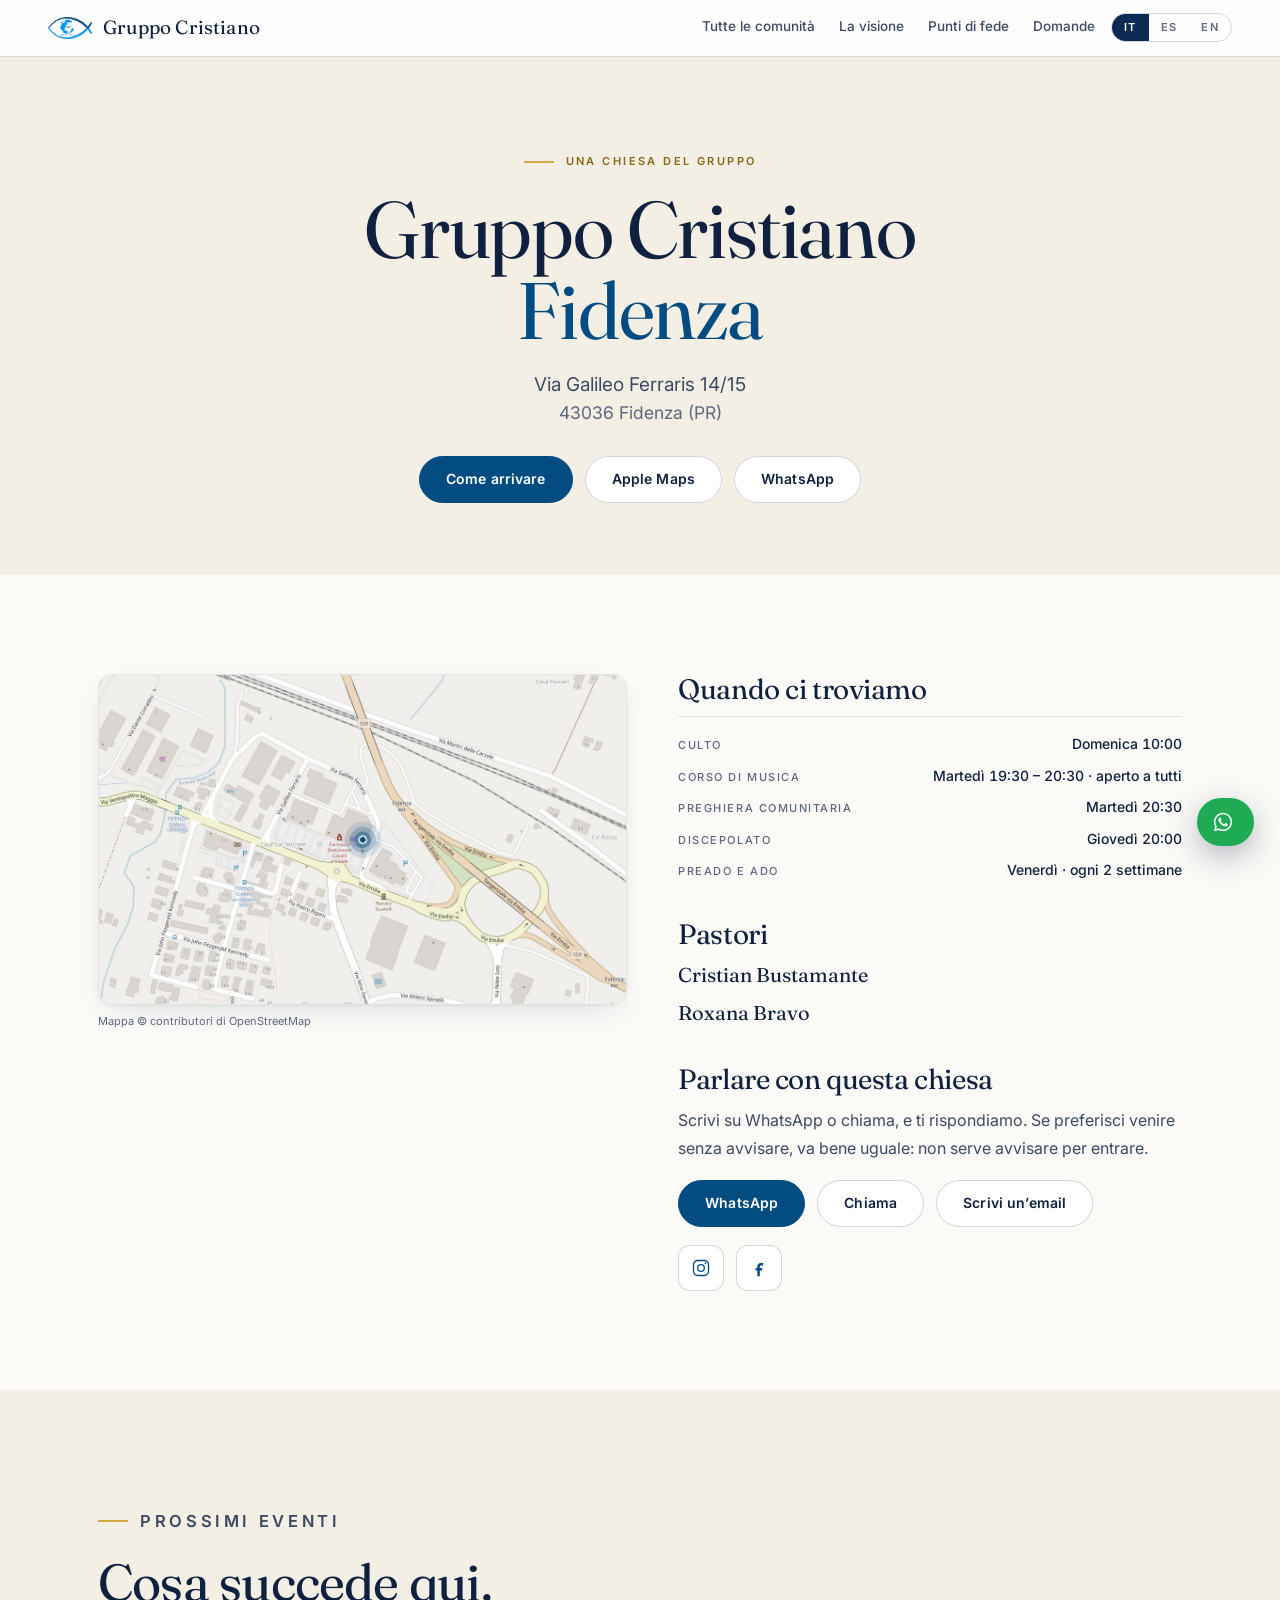
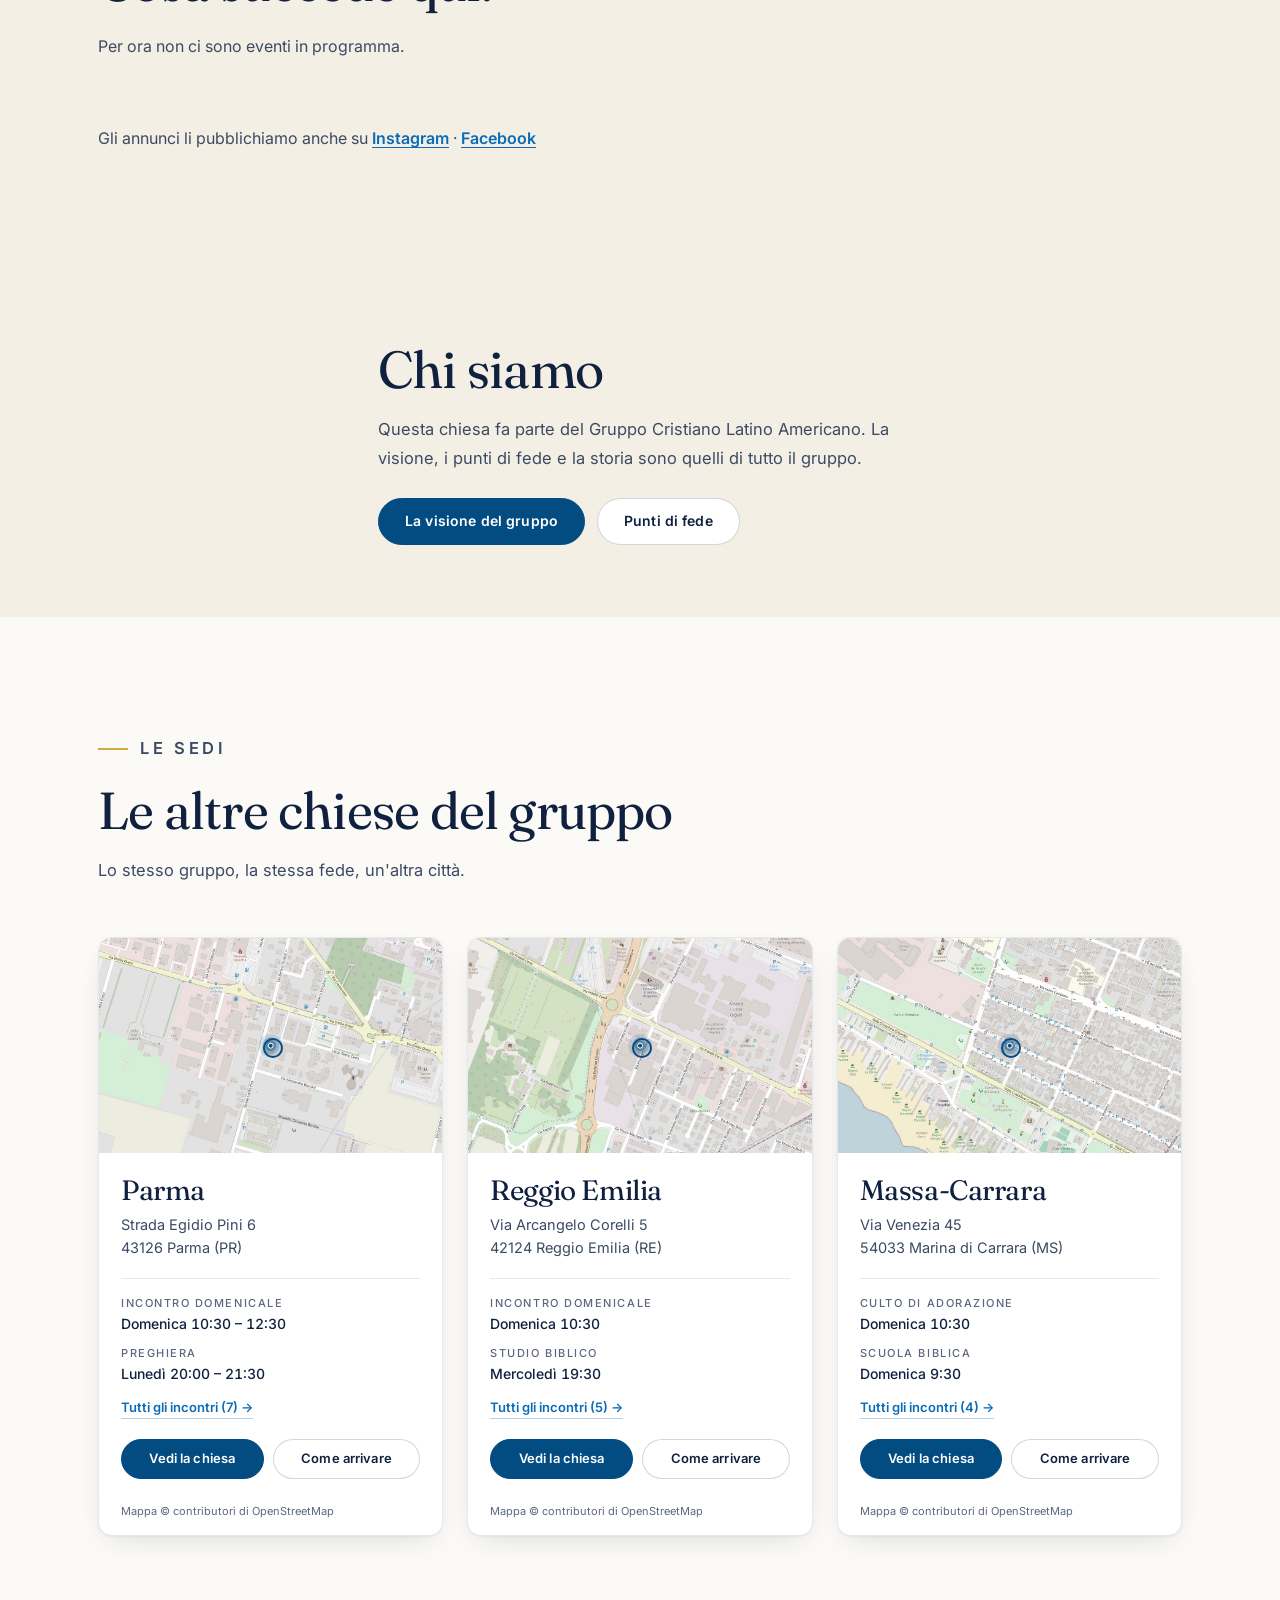
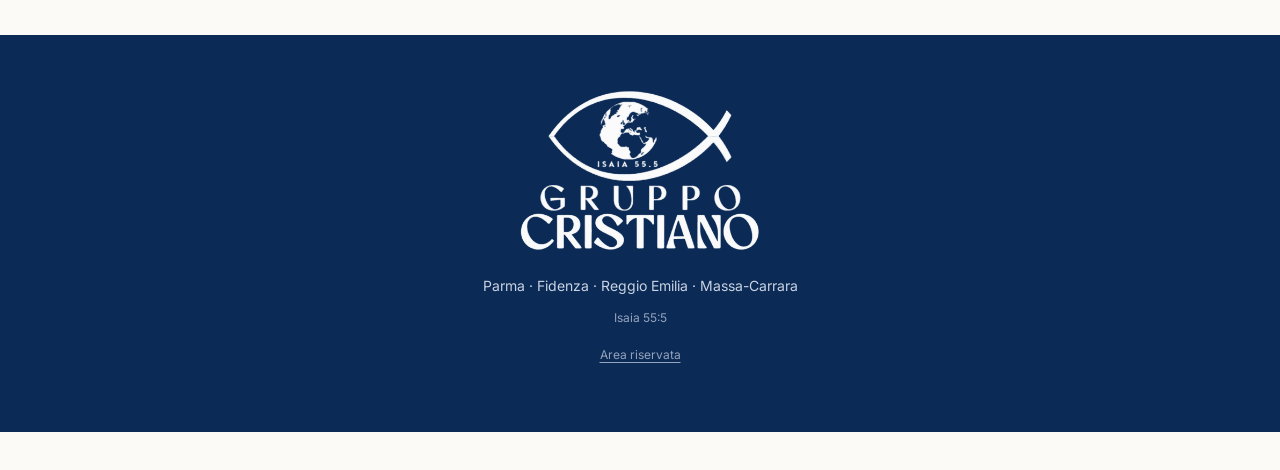
==== fidenza/index.html @ 87d5e213 "Donaciones: la causale se copia tal cual y no se traduce En la web: «Nella causale scrivi: …» con bo" ====
<!doctype html>
<html lang="it">
<head>
<meta charset="utf-8">
<!-- En su dominio (gruppocristiano.it) la web es la de verdad: fuera la franja
     de «prototipo». En la direccion provisional se sigue viendo. Va aqui
     arriba, antes de pintar nada, para que no se vea ni un instante. -->
<script>if (/(^|\.)gruppocristiano\.it$/.test(location.hostname)) document.documentElement.className += ' dominio';</script>
<meta name="viewport" content="width=device-width, initial-scale=1, viewport-fit=cover">
<meta name="color-scheme" content="dark">
<!-- ============================================================================
     NO SE EDITA ESTE ARCHIVO POR SEDE.

     Esta es la plantilla. Las paginas de verdad —parma/index.html y las
     demas— las escribe:

         node herramientas/paginas-sede.js

     leyendo sedi.js. Si se corrige una pagina a mano, el siguiente generador
     se lo lleva por delante. Se corrige aqui y se vuelve a generar.
     ============================================================================ -->
<title>Gruppo Cristiano Fidenza — Chiesa evangelica a Fidenza</title>
<meta name="description" content="Gruppo Cristiano Fidenza, chiesa evangelica in Via Galileo Ferraris 14/15, 43036 Fidenza (PR). Culto: Domenica 10:00. Orari degli incontri e come arrivare.">

<!-- La vista previa cuando alguien pega el enlace en WhatsApp, que es por
     donde va a circular esto. Sin esto sale un recuadro gris con la direccion
     y nadie lo abre. La imagen es el mapa de la propia iglesia. -->
<meta property="og:type" content="website">
<meta property="og:title" content="Gruppo Cristiano Fidenza">
<meta property="og:description" content="Gruppo Cristiano Fidenza, chiesa evangelica in Via Galileo Ferraris 14/15, 43036 Fidenza (PR). Culto: Domenica 10:00. Orari degli incontri e come arrivare.">
<meta property="og:url" content="https://www.gruppocristiano.it/fidenza/">
<meta property="og:image" content="https://www.gruppocristiano.it/media/mappa-fidenza.jpg">
<meta property="og:locale" content="it_IT">
<meta name="twitter:card" content="summary_large_image">

<link rel="canonical" href="https://www.gruppocristiano.it/fidenza/">
<link rel="icon" href="../media/simbolo-256.png" type="image/png">
<link rel="apple-touch-icon" href="../media/simbolo-256.png">
<link rel="preconnect" href="https://fonts.googleapis.com">
<link rel="preconnect" href="https://fonts.gstatic.com" crossorigin>
<link href="https://fonts.googleapis.com/css2?family=Fraunces:ital,opsz,wght@0,9..144,300..700;1,9..144,300..600&family=Inter:wght@300;400;500;600&display=swap" rel="stylesheet">
<link rel="stylesheet" href="../estilo.css?v=11">

<!-- Ficha de esta iglesia para buscadores y mapas. Solo lo verificado. -->
<script type="application/ld+json">
{
  "@context": "https://schema.org",
  "@type": "Church",
  "name": "Gruppo Cristiano Fidenza",
  "parentOrganization": {
    "@type": "Church",
    "name": "Gruppo Cristiano Latino Americano",
    "url": "https://www.gruppocristiano.it/"
  },
  "url": "https://www.gruppocristiano.it/fidenza/",
  "address": {
    "@type": "PostalAddress",
    "streetAddress": "Via Galileo Ferraris 14/15",
    "postalCode": "43036",
    "addressLocality": "Fidenza",
    "addressRegion": "PR",
    "addressCountry": "IT"
  },
  "geo": {
    "@type": "GeoCoordinates",
    "latitude": 44.859535,
    "longitude": 10.087606
  },
  "telephone": "+393293083663",
  "email": "crisbus10@gmail.com",
  "sameAs": [
    "https://www.instagram.com/gruppo_cristiano_fidenza",
    "https://www.facebook.com/share/1DYJvmT9N7/"
  ]
}
</script>

<!-- El titulo de ESTA pagina en los dos idiomas.

     Sin esto, al pulsar ES la pagina de Parma se quedaba con el titulo del
     grupo entero —"Gruppo Cristiano Latino Americano — Iglesias en Italia"—
     porque el cambio de idioma reescribe el titulo desde el diccionario
     general. Quien guarda el enlace en el movil se encuentra cuatro accesos
     directos con el mismo nombre. -->
<script>
window.__META = {
  "it": {
    "t": "Gruppo Cristiano Fidenza — Chiesa evangelica a Fidenza",
    "d": "Gruppo Cristiano Fidenza, chiesa evangelica in Via Galileo Ferraris 14/15, 43036 Fidenza (PR). Culto: Domenica 10:00. Orari degli incontri e come arrivare."
  },
  "es": {
    "t": "Gruppo Cristiano Fidenza — Iglesia evangélica en Fidenza",
    "d": "Gruppo Cristiano Fidenza, iglesia evangélica en Via Galileo Ferraris 14/15, 43036 Fidenza (PR). Culto: Domenica 10:00. Horarios de las reuniones y cómo llegar."
  },
  "en": {
    "t": "Gruppo Cristiano Fidenza — Evangelical church in Fidenza",
    "d": "Gruppo Cristiano Fidenza, evangelical church at Via Galileo Ferraris 14/15, 43036 Fidenza (PR). Meeting times and how to get there."
  }
};
</script>
</head>
<body data-raiz="../" data-sede="fidenza">
<!-- En la pagina COMODIN (_sede.html) data-sede viene vacio: esa pagina sirve
     a todas las iglesias creadas desde el panel que todavia no tienen la suya
     generada. Aqui se saca la iglesia de la direccion —/massa-carrara/ ->
     massa-carrara— ANTES de que se carguen los demas scripts, porque app.js
     lo lee nada mas arrancar para no ponerla en "le altre chiese". -->
<script>
(function () {
  var b = document.body;
  if (b.getAttribute('data-sede')) return;
  var trozo = location.pathname.split('/').filter(Boolean)[0] || '';
  try { trozo = decodeURIComponent(trozo); } catch (e) {}
  b.setAttribute('data-sede', trozo.toLowerCase());
  b.setAttribute('data-generica', '1');
})();
</script>

<div id="page-progress"></div>
<div class="nav-backdrop"></div>

<nav>
  <a class="brand" href="../">
    <!-- El pez con los colores OFICIALES del logo. El de media/simbolo-256.png es
         la version aclarada para fondo oscuro: sobre esta barra blanca salia
         desvaido. -->
    <img src="../media/simbolo-ufficiale-256.png" width="256" height="126" alt="">
    <span class="brand-text">Gruppo Cristiano</span>
  </a>
  <div class="navright">
    <div class="navlinks">
      <a href="../#sedi" data-i18n="sp_torna">Tutte le comunità</a>
      <a href="../#visione" data-i18n="nav_visione">La visione</a>
      <a href="../#fede" data-i18n="nav_fede">Punti di fede</a>
      <a href="../#domande" data-i18n="nav_domande">Domande</a>
    </div>
    <div class="langsw">
      <button type="button" data-lang="it" class="active">IT</button>
      <button type="button" data-lang="es">ES</button>
      <button type="button" data-lang="en">EN</button>
    </div>
    <button class="nav-toggle" type="button" aria-label="Menu" aria-expanded="false">
      <svg viewBox="0 0 24 24" fill="none" stroke="currentColor" stroke-width="1.6">
        <path d="M3 6h18M3 12h18M3 18h18"/></svg>
    </button>
  </div>
</nav>

<!-- ============================================================================
     PORTADA DE LA IGLESIA.

     El nombre de la ciudad y la direccion los escribe el generador, no
     JavaScript: son lo que tiene que leerse aunque el JavaScript falle, y lo
     que lee Google. Lo demas lo pinta sede.js desde los datos vivos.
     ============================================================================ -->
<!-- Solo "hero-sede", sin "hero": "hero" es ahora la portada del grupo, que
     mide 230 pantallas y lleva el efecto al bajar. Con las dos clases, cada
     iglesia habria heredado ese efecto sin foto. -->
<header class="hero-sede" id="sp-hero">
  <!-- La foto de portada y el logo que sube cada iglesia desde el panel. Sin
       foto, la franja crema; sin logo, solo el nombre. Los pone sede.js. -->
  <img class="sp-copertina" id="sp-copertina" alt="" hidden>
  <div class="wrap">
    <img class="sp-logo" id="sp-logo" alt="" hidden>
    <p class="eyebrow" data-i18n="sp_eyebrow">Una chiesa del gruppo</p>
    <h1>Gruppo Cristiano<br><em>Fidenza</em></h1>
    <p class="sp-via" id="sp-via">Via Galileo Ferraris 14/15<span>43036 Fidenza (PR)</span></p>
    <div class="acciones" id="sp-acc"></div>
  </div>
</header>

<section id="sp-dettagli">
  <div class="wrap">
    <div class="sp-griglia">
      <div class="sp-mappa" id="sp-mappa"></div>

      <div class="sp-info">
        <div class="nota" id="sp-vacio" hidden>
          <b data-i18n="sp_senza_h">Questa pagina aspetta i vostri dati</b>
          <p data-i18n="sp_senza_p">Di questa chiesa mancano l'indirizzo, gli orari e le
            lingue. Appena arrivano, la pagina si riempie da sola.</p>
        </div>

        <h2 data-i18n="sp_quando">Quando ci troviamo</h2>
        <dl class="sede-orari" id="sp-orari"></dl>
        <p class="sede-nota" id="sp-nota" hidden></p>

        <div id="sp-lingue-bloque" hidden>
          <h2 data-i18n="sp_lingue">Lingue</h2>
          <div class="sede-lingue" id="sp-lingue"></div>
        </div>

        <p class="sp-testo" id="sp-testo" hidden></p>

        <!-- Los pastores. Su mapa conceptual lo pide para cada comunidad
             ("Responsabili e contatti"), y es lo que mas tranquiliza a quien
             viene por primera vez: saber a quien va a ver. -->
        <div id="sp-pastori-bloque" hidden>
          <h2 data-i18n="sp_pastori">Pastori</h2>
          <img class="sp-pastori-foto" id="sp-pastori-foto" alt="" loading="lazy" hidden>
          <ul class="sp-pastori" id="sp-pastori"></ul>
        </div>

        <div id="sp-contatti-bloque" hidden>
          <h2 data-i18n="sp_contatti">Parlare con questa chiesa</h2>
          <p class="sp-p" data-i18n="sp_contatti_p">Scrivi su WhatsApp o chiama, e ti
            rispondiamo. Se preferisci venire senza avvisare, va bene uguale: non serve
            avvisare per entrare.</p>
          <div class="acciones sp-contatti" id="sp-contatti"></div>
          <div class="sp-social" id="sp-social"></div>
        </div>
      </div>
    </div>
  </div>
</section>

<!-- Los proximos eventos de ESTA iglesia (los pone su responsable desde el
     panel) y, debajo, sus redes: alli es donde publican los anuncios. Sale si
     hay eventos o redes; si no, escondida. -->
<section id="eventi" class="eventi-sec" hidden>
  <div class="wrap">
    <div class="sec-head reveal">
      <p class="eyebrow" data-i18n="ev_eyebrow">Prossimi eventi</p>
      <h2 data-i18n="sp_ev_h2">Cosa succede qui.</h2>
    </div>
    <p class="eventi-vuoto" id="eventi-vuoto" data-i18n="ev_vuoto" hidden>Per ora non ci sono eventi in programma.</p>
    <div class="eventi" id="eventi-lista"></div>
    <div class="eventi-social" id="eventi-social"></div>
  </div>
</section>

<!-- Quienes somos: no se repite la vision entera en cada iglesia. Se dice de
     quien forma parte y se manda al sitio donde esta contada una sola vez. -->
<section id="sp-chi">
  <div class="wrap sec-head reveal">
    <h2 data-i18n="sp_chi_h">Chi siamo</h2>
    <p data-i18n="sp_chi_p">Questa chiesa fa parte del Gruppo Cristiano Latino Americano.
      La visione, i punti di fede e la storia sono quelli di tutto il gruppo.</p>
    <div class="acciones">
      <a class="btn piena" href="../#visione" data-i18n="sp_chi_btn">La visione del gruppo</a>
      <a class="btn" href="../#fede" data-i18n="nav_fede">Punti di fede</a>
    </div>
  </div>
</section>

<!-- La galeria de ESTA iglesia: la sube su responsable desde su panel. Va
     despues de toda la informacion y antes de las otras iglesias del grupo.
     Escondida mientras no haya fotos. -->
<section id="galleria" class="galleria-sec" hidden>
  <div class="wrap">
    <div class="sec-head reveal">
      <p class="eyebrow" data-i18n="gal_eyebrow">Galleria</p>
      <h2 data-i18n="sp_gal_h2">La vita della comunità.</h2>
    </div>
    <div class="galleria" id="galleria-lista"></div>
  </div>
</section>

<!-- Donar a ESTA iglesia: PayPal y/o transferencia, lo pone su responsable.
     Escondida si no hay datos. -->
<section id="sp-dona" class="dona-sec" hidden>
  <div class="wrap">
    <div class="sec-head reveal">
      <p class="eyebrow" data-i18n="dn_eyebrow">Donazioni</p>
      <h2 data-i18n="sp_dn_h2">Sostieni questa chiesa.</h2>
    </div>
    <div class="dona" id="sp-dona-lista"></div>
  </div>
</section>

<section id="sedi">
  <div class="wrap">
    <div class="sec-head reveal">
      <p class="eyebrow" data-i18n="sd_eyebrow">Le sedi</p>
      <h2 data-i18n="sp_altre_h">Le altre chiese del gruppo</h2>
      <p data-i18n="sp_altre_p">Lo stesso gruppo, la stessa fede, un'altra città.</p>
    </div>
    <div class="sedi" id="sedi-lista"></div>
  </div>
</section>

<footer>
  <div class="wrap">
    <div class="marchio">
      <img src="../media/logo-bianco.png" width="894" height="599" alt="Gruppo Cristiano Latino Americano" loading="lazy">
    </div>
    <!-- Sin redes aqui, a proposito: lo pidieron ellos. Cada iglesia ensena
         las suyas en su propia pagina (las pone su responsable desde el panel). -->
    <!-- Las ciudades las pone app.js desde las sedes publicadas: escrita a
         mano, esta linea se queda vieja en cuanto entra una iglesia nueva. -->
    <p class="pie-dir">Fidenza · Parma</p>
    <p class="pie-min" data-i18n="foot_min">Isaia 55:5</p>
    <!-- La puerta del panel: la misma para el general y para cada iglesia; al
         entrar, cada uno ve solo lo suyo. Discreta, al final, y sin indexar. -->
    <p class="pie-panel"><a href="panel/" rel="nofollow" data-i18n="foot_panel">Area riservata</a></p>
  </div>
</footer>

<a class="wa apagado" id="wa" href="#sp-acc" aria-label="WhatsApp">
  <svg viewBox="0 0 24 24" fill="currentColor" aria-hidden="true">
    <path d="M12.04 2C6.58 2 2.13 6.45 2.13 11.91c0 1.75.46 3.46 1.32 4.96L2 22l5.25-1.38a9.9 9.9 0 004.79 1.22h.01c5.46 0 9.9-4.45 9.9-9.91 0-2.65-1.03-5.14-2.9-7.01A9.82 9.82 0 0012.04 2zm0 18.15h-.01a8.2 8.2 0 01-4.19-1.15l-.3-.18-3.12.82.83-3.04-.2-.31a8.17 8.17 0 01-1.26-4.38c0-4.54 3.7-8.23 8.25-8.23 2.2 0 4.27.86 5.83 2.42a8.18 8.18 0 012.41 5.82c0 4.54-3.7 8.23-8.24 8.23zm4.52-6.16c-.25-.12-1.47-.72-1.69-.81-.23-.08-.39-.12-.56.13-.17.24-.64.8-.79.97-.14.16-.29.18-.54.06-.25-.13-1.05-.39-1.99-1.23-.74-.66-1.23-1.47-1.38-1.72-.14-.25-.01-.38.11-.5.11-.11.25-.29.37-.43.13-.15.17-.25.25-.41.08-.17.04-.31-.02-.44-.06-.12-.56-1.34-.76-1.84-.2-.48-.41-.42-.56-.43h-.48c-.17 0-.44.06-.67.31-.23.25-.87.86-.87 2.09s.9 2.43 1.02 2.6c.12.16 1.76 2.69 4.27 3.77.6.26 1.06.41 1.42.53.6.19 1.14.16 1.57.1.48-.07 1.47-.6 1.68-1.18.21-.58.21-1.07.14-1.18-.06-.11-.22-.17-.47-.29z"/>
  </svg>
</a>

<script src="../sedi.js"></script>
<script src="../almacen.js"></script>
<script src="../app.js"></script>
<script src="../sede.js"></script>
</body>
</html>
---- estilo.css ----
/* ============================================================================
   GRUPPO CRISTIANO LATINO AMERICANO — el estilo de toda la web

   CLARO, como lo pidieron dos veces: "moderno, fotografico e luminoso" en su
   mapa conceptual, y una imagen de ejemplo blanca, azul marino y dorada.

   LOS COLORES, Y POR QUE ESTOS. Todos los contrastes estan medidos:

     texto principal   #10203f sobre el fondo      15,5:1
     texto secundario  #3c4a63                       8,6:1
     texto apagado     #5c677f                       5,5:1 (4,9 sobre crema)
     azul para texto   #0a6cb8 sobre blanco          5,5:1
     boton azul        texto blanco sobre #034c82    8,9:1
     boton dorado      texto MARINO sobre #d4a843    6,4:1

   El dorado de su imagen de ejemplo llevaba el texto BLANCO: eso da 2,21:1, y
   la norma pide 4,5:1. Se queda su dorado y cambia el color de la letra.

   El azul claro del logo (#0c97f8) da 3,1:1 sobre blanco: vale para rayas,
   iconos y titulares grandes, no para texto pequeño. Para eso esta #0a6cb8.

   Los azules del logo salen del PNG maestro, muestreados: #0c97f8 (el pez y
   "GRUPPO") y #034c82 ("CRISTIANO").
   ============================================================================ */
:root{
  --fondo:#fbfaf7;       /* el blanco calido de la pagina */
  --blanco:#ffffff;      /* tarjetas */
  --crema:#f4efe4;       /* las franjas que alternan */
  --texto:#10203f;
  --texto-2:#3c4a63;
  --apagado:#5c677f;
  --marino:#0b2a55;      /* el pie y la portada al oscurecerse */
  --blu:#0c97f8;         /* el pez y "GRUPPO", del logo */
  --blu-texto:#0a6cb8;   /* el mismo azul, oscurecido para texto pequeño */
  --blu-dark:#034c82;    /* "CRISTIANO", del logo */
  --oro:#d4a843;
  --oro-texto:#8c6614;
  --linea:rgba(16,32,63,0.10);
  --linea-2:rgba(16,32,63,0.18);
  --sombra:0 1px 2px rgba(16,32,63,.05),0 10px 30px -12px rgba(16,32,63,.18);
  --ambar:#f0c040;
  --max:1180px;
}

*{box-sizing:border-box;margin:0;padding:0;}
html{scroll-behavior:smooth;-webkit-text-size-adjust:100%;}
@media (prefers-reduced-motion:reduce){ html{scroll-behavior:auto;} }
body{background:var(--fondo);color:var(--texto);
  font-family:'Inter',system-ui,-apple-system,sans-serif;
  font-size:16px;line-height:1.6;-webkit-font-smoothing:antialiased;overflow-x:hidden;}
img{max-width:100%;height:auto;display:block;}
a{color:inherit;text-decoration:none;}
h1,h2,h3,h4{font-family:'Fraunces',Georgia,serif;font-weight:400;line-height:1.08;
  letter-spacing:-0.015em;color:var(--texto);}
em{font-style:italic;color:var(--blu-texto);}

/* `hidden` gana siempre: si no, un bloque con hidden y display:flex se seguiria
   viendo, porque el display de la clase pisa al hidden del navegador. */
[hidden]{display:none !important;}

.wrap{--gutter:clamp(20px,5vw,48px);max-width:var(--max);margin:0 auto;padding-inline:var(--gutter);}
section{padding-block:clamp(72px,11vh,124px);scroll-margin-top:64px;overflow-x:clip;}

.eyebrow{display:flex;align-items:center;gap:12px;font-size:11px;font-weight:600;
  letter-spacing:0.22em;text-transform:uppercase;color:var(--oro-texto);}
.eyebrow::before{content:'';width:30px;height:2px;background:var(--oro);flex:none;}

.sec-head{max-width:62ch;}
.sec-head h2{font-size:clamp(30px,4.4vw,52px);margin-top:18px;}
.sec-head > p{margin-top:18px;font-size:16.5px;line-height:1.8;color:var(--texto-2);}
.sec-head.centro{margin-inline:auto;text-align:center;}
.sec-head.centro .eyebrow{justify-content:center;}
.sec-head.centro .eyebrow::after{content:'';width:30px;height:2px;background:var(--oro);flex:none;}

/* --- progreso -------------------------------------------------------------- */
#page-progress{position:fixed;top:0;left:0;height:3px;width:0;z-index:70;
  background:linear-gradient(90deg,var(--blu-dark),var(--blu));}

/* --- navegacion: barra blanca, como en su ejemplo --------------------------- */
/* El blanco con desenfoque va en un ::before y NO en la propia barra: un
   backdrop-filter en la barra convierte la barra en la "caja" de todo lo fijo
   que lleva dentro, y el menu del movil (fijo, a toda la altura) quedaba
   encerrado en los 70 px de la barra, con los enlaces cayendo transparentes
   encima de la foto. */
nav{position:fixed;top:0;left:0;right:0;z-index:60;display:flex;align-items:center;
  justify-content:space-between;gap:16px;padding:10px clamp(20px,5vw,48px);
  border-bottom:1px solid var(--linea);}
nav::before{content:'';position:absolute;inset:0;z-index:-1;pointer-events:none;
  background:rgba(255,255,255,0.94);backdrop-filter:blur(10px);-webkit-backdrop-filter:blur(10px);}
.brand{display:flex;align-items:center;gap:11px;min-width:0;}
/* El simbolo y no el logo entero: a 40 px, "GRUPPO CRISTIANO" no se leeria. El
   nombre va al lado, en la letra de la pagina, que ademas se traduce. */
.brand img{width:44px;height:auto;flex:none;}
.brand-text{font-family:'Fraunces',serif;font-size:19px;letter-spacing:0.01em;
  white-space:nowrap;line-height:1.15;color:var(--texto);}
.brand-text b{display:block;font-weight:500;color:var(--blu-texto);font-size:10.5px;
  letter-spacing:0.16em;text-transform:uppercase;font-family:'Inter',sans-serif;}
.navright{display:flex;align-items:center;gap:16px;}
.navlinks{display:flex;gap:24px;font-size:13.5px;font-weight:500;}
.navlinks a{color:var(--texto-2);padding:6px 0;border-bottom:2px solid transparent;
  transition:color .2s,border-color .2s;}
.navlinks a:hover,.navlinks a:focus-visible{color:var(--texto);border-bottom-color:var(--oro);}

.langsw{display:flex;border:1px solid var(--linea-2);border-radius:999px;overflow:hidden;flex:none;}
.langsw button{background:none;border:0;color:var(--apagado);cursor:pointer;
  font:600 11px/1 'Inter',sans-serif;letter-spacing:0.12em;padding:8px 12px;}
.langsw button.active{background:var(--marino);color:#fff;}

.nav-toggle{display:none;background:none;border:0;color:var(--texto);cursor:pointer;padding:6px;}
.nav-toggle svg{width:24px;height:24px;}
.nav-backdrop{position:fixed;inset:0;background:rgba(11,42,85,0.35);z-index:58;opacity:0;
  pointer-events:none;transition:opacity .3s;}
.nav-backdrop.open{opacity:1;pointer-events:auto;}
@media (max-width:980px){
  .nav-toggle{display:block;}
  .navlinks{position:fixed;inset:0 auto 0 0;width:80vw;max-width:310px;z-index:64;
    flex-direction:column;gap:0;background:var(--blanco);padding:84px 28px 28px;
    box-shadow:0 0 60px rgba(11,42,85,.25);font-size:16px;
    transform:translateX(-105%);transition:transform .32s cubic-bezier(.22,1,.36,1);}
  .navlinks.open{transform:translateX(0);}
  .navlinks a{width:100%;padding:16px 0;border-bottom:1px solid var(--linea);color:var(--texto);}
}

/* --- botones --------------------------------------------------------------- */
.acciones{display:flex;flex-wrap:wrap;gap:12px;justify-content:center;margin-top:28px;}
.btn{display:inline-flex;align-items:center;justify-content:center;gap:10px;padding:14px 26px;
  border:1.5px solid var(--linea-2);border-radius:999px;font-size:14px;
  font-weight:600;letter-spacing:0.01em;cursor:pointer;background:var(--blanco);
  color:var(--texto);font-family:inherit;line-height:1.2;
  transition:border-color .2s,background .2s,transform .2s,box-shadow .2s;}
.btn:hover,.btn:focus-visible{border-color:var(--blu-dark);}
.btn.piena{background:var(--blu-dark);border-color:var(--blu-dark);color:#fff;}
.btn.piena:hover,.btn.piena:focus-visible{background:var(--marino);border-color:var(--marino);}
/* el dorado de su ejemplo, con letra marino (ver contraste arriba) */
.btn.oro{background:var(--oro);border-color:var(--oro);color:var(--marino);}
.btn.oro:hover,.btn.oro:focus-visible{background:#e2ba5c;border-color:#e2ba5c;
  transform:translateY(-1px);box-shadow:0 10px 24px -10px rgba(212,168,67,.7);}
/* sobre la foto oscura de la portada */
.btn.velo{background:rgba(255,255,255,0.10);border-color:rgba(255,255,255,0.55);color:#fff;
  backdrop-filter:blur(4px);-webkit-backdrop-filter:blur(4px);}
.btn.velo:hover,.btn.velo:focus-visible{background:rgba(255,255,255,0.2);border-color:#fff;}
.btn svg{width:17px;height:17px;flex:none;}

/* ============================================================================
   PORTADA — la foto de ellos, y al bajar: se acerca, se oscurece y sale el logo

   La portada mide mas que la pantalla (230svh) y por dentro lleva una caja
   pegada arriba (sticky) del alto de la pantalla. Mientras se baja por esos
   230, la caja no se mueve: lo que cambia es lo que hay dentro, y lo cambia
   app.js segun cuanto se ha bajado. Al acabar, la pagina sigue con normalidad.

   Esta preparada para un VIDEO en vez de la foto: basta con poner un <video>
   donde esta el <picture>. app.js lo detecta y entonces el bajar mueve el
   video (ver alli las tres reglas que no se pueden romper).
   ============================================================================ */
.hero{position:relative;height:230svh;background:var(--marino);}
.hero-pin{position:sticky;top:0;height:100svh;overflow:hidden;display:grid;
  place-items:center;color:#fff;}
.hero-foto,.hero-foto img,.hero-foto video{position:absolute;inset:0;width:100%;height:100%;}
.hero-foto img,.hero-foto video{object-fit:cover;object-position:40% 50%;
  transform-origin:42% 45%;will-change:transform;}
/* El velo: arriba y abajo mas oscuro, para que la barra y el texto se lean
   sobre cualquier zona de la foto. Su opacidad la sube app.js al bajar. */
.hero-velo{position:absolute;inset:0;pointer-events:none;
  background:linear-gradient(180deg,rgba(6,16,34,.55) 0%,rgba(6,16,34,.25) 40%,rgba(6,16,34,.70) 100%);}
/* Al final del efecto: oscuro, pero sin tapar la foto. Mas denso en el centro,
   donde queda el logo, y algo menos en los bordes, donde se sigue viendo la
   gente. */
.hero-oscuro{position:absolute;inset:0;opacity:0;pointer-events:none;
  background:radial-gradient(ellipse 75% 60% at 50% 50%,rgba(6,18,40,.86),rgba(6,18,40,.70) 70%,rgba(6,18,40,.78) 100%);}

.hero-contenido{position:relative;z-index:2;text-align:left;width:100%;
  padding-top:64px;will-change:opacity,transform;}
.hero h1{color:#fff;font-size:clamp(38px,6.4vw,78px);line-height:1.02;max-width:13ch;
  text-shadow:0 2px 30px rgba(0,0,0,.35);}
.hero-p{margin-top:22px;max-width:46ch;font-size:clamp(16px,1.7vw,19px);line-height:1.7;
  color:rgba(255,255,255,.88);}
.versetto{margin-top:14px;font-family:'Fraunces',serif;font-style:italic;font-size:14px;
  letter-spacing:.04em;color:var(--oro);}
.hero .acciones{justify-content:flex-start;margin-top:30px;}

/* El final: la foto oscurecida y en medio el logo en blanco, solo. Su tamano
   sale de lo que quepa: nunca mas del 64 % del ancho (en un movil deja aire a
   los lados), ni mas de 420 px, ni mas del 34 % del alto (movil tumbado). */
.hero-final{position:absolute;z-index:3;inset:0;display:grid;place-items:center;
  pointer-events:none;opacity:0;}
.hero-final picture{display:block;}
.hero-final img{display:block;width:min(64vw,420px,calc(34svh * 1.49));height:auto;
  margin:0 auto;filter:drop-shadow(0 10px 30px rgba(0,0,0,.45));}

.cue{position:absolute;z-index:3;left:50%;bottom:calc(var(--banda,38px) + 20px);
  transform:translateX(-50%);font-size:10px;letter-spacing:.24em;text-transform:uppercase;
  color:rgba(255,255,255,.75);display:flex;flex-direction:column;align-items:center;gap:9px;
  transition:opacity .4s;}
.cue i{width:1px;height:26px;background:linear-gradient(180deg,#fff,transparent);}
@media (max-height:640px){ .cue{display:none;} }

/* Sin movimiento: la portada mide una pantalla, sin efecto, y el texto se ve. */
@media (prefers-reduced-motion:reduce){
  .hero{height:100svh;}
  .hero-final{display:none;}
}

/* --- avisos de dato que falta ---------------------------------------------- */
.x-conf{display:inline-block;margin-left:7px;padding:2px 8px;border-radius:3px;
  background:var(--ambar);color:#1a1300;font-size:9.5px;font-weight:700;
  letter-spacing:0.1em;text-transform:uppercase;vertical-align:2px;white-space:nowrap;}
.nota{margin-top:clamp(26px,4vw,40px);padding:20px 22px;max-width:76ch;
  border:1px solid var(--linea-2);border-left:3px solid var(--ambar);
  background:var(--blanco);border-radius:4px;}
.nota b{display:block;font-family:'Fraunces',serif;font-size:17px;color:var(--oro-texto);
  margin-bottom:7px;font-weight:400;}
.nota p{font-size:14.5px;line-height:1.75;color:var(--texto-2);}
.nota p + p{margin-top:10px;}

/* ============================================================================
   LE COMUNITA — las tarjetas
   ============================================================================ */
.sedi{display:grid;grid-template-columns:repeat(auto-fit,minmax(260px,1fr));
  justify-content:center;gap:clamp(16px,2.2vw,24px);margin-top:clamp(34px,5vw,52px);}
.sede{background:var(--blanco);border:1px solid var(--linea);border-radius:14px;
  overflow:hidden;display:flex;flex-direction:column;box-shadow:var(--sombra);
  width:100%;max-width:440px;justify-self:center;
  transition:transform .25s ease,box-shadow .25s ease;}
.sede:hover{transform:translateY(-3px);
  box-shadow:0 1px 2px rgba(16,32,63,.06),0 18px 40px -14px rgba(16,32,63,.28);}
.sede-mappa{display:block;position:relative;background:var(--crema);}
.sede-mappa img{width:100%;height:auto;aspect-ratio:16/10;object-fit:cover;display:block;}
/* Con foto de portada subida por la iglesia: la foto, con su logo encima */
.sede-mappa.foto img{aspect-ratio:16/10;}
.sede-mappa.foto::before{content:'';position:absolute;inset:0;z-index:1;
  background:linear-gradient(180deg,rgba(6,16,34,0) 45%,rgba(6,16,34,.55) 100%);}
/* El logo en un circulito en la esquina, como la foto de perfil de Instagram:
   blanco por dentro, borde blanco y un aro dorado fino por fuera. */
.sede-mappa .sello{position:absolute;z-index:2;left:14px;bottom:14px;width:62px;height:62px;
  border-radius:50%;background:#fff;padding:7px;object-fit:contain;aspect-ratio:1/1;
  border:3px solid #fff;box-shadow:0 0 0 2px var(--oro),0 8px 20px rgba(0,0,0,.3);}
.sede-mappa.logo img{object-fit:contain;padding:22px;background:var(--crema);}
/* el anillo que late sobre el marcador del mapa */
.sede-mappa.mapa::after{content:'';position:absolute;left:50%;top:50%;width:16px;height:16px;
  margin:-8px 0 0 -8px;border-radius:50%;border:2px solid var(--blu-dark);
  animation:pulso 2.6s ease-out infinite;pointer-events:none;}
@keyframes pulso{ 0%{transform:scale(1);opacity:.8;} 70%,100%{transform:scale(3.2);opacity:0;} }
@media (prefers-reduced-motion:reduce){ .sede-mappa.mapa::after{animation:none;opacity:.4;} }
.sede-mappa.vuota{aspect-ratio:16/10;display:grid;place-items:center;text-align:center;
  padding:18px;background:repeating-linear-gradient(135deg,rgba(16,32,63,.035) 0 8px,transparent 8px 16px),var(--crema);
  font-size:11.5px;letter-spacing:0.1em;text-transform:uppercase;color:var(--apagado);}

.sede-corpo{padding:22px 22px 24px;display:flex;flex-direction:column;flex:1;}
.sede-corpo h3{font-size:clamp(23px,2.4vw,28px);}
.sede-via{margin-top:8px;font-size:14.5px;line-height:1.6;color:var(--texto-2);}
.sede-testo{margin-top:13px;font-size:14px;line-height:1.75;color:var(--texto-2);}
.sede-lingue{margin-top:13px;display:flex;flex-wrap:wrap;gap:6px;}
.sede-lingue span{font-size:10px;letter-spacing:.12em;text-transform:uppercase;font-weight:600;
  color:var(--blu-texto);background:rgba(12,151,248,.08);padding:4px 9px;border-radius:999px;}
.sede-orari{margin-top:18px;padding-top:16px;border-top:1px solid var(--linea);
  display:grid;gap:9px;}
.sede-orari div{display:grid;grid-template-columns:1fr auto;gap:12px;align-items:baseline;font-size:14px;}
.sede-orari dt{color:var(--apagado);font-size:11px;letter-spacing:0.14em;text-transform:uppercase;font-weight:500;}
/* alineada a la derecha siempre, parta la linea o no: si no, una reunion larga
   ("Sabato 16:30 – 18:00 · secondo calendario") descuadra la columna */
.sede-orari dd{color:var(--texto);font-variant-numeric:tabular-nums;text-align:right;font-weight:500;}
.sede-mas{justify-self:start;margin-top:2px;font-size:13px;font-weight:600;color:var(--blu-texto);
  border-bottom:1.5px solid rgba(10,108,184,.3);padding-bottom:1px;}
.sede-mas:hover{border-bottom-color:var(--blu-texto);}
.sede-nota{margin-top:14px;font-size:12.5px;line-height:1.65;color:var(--apagado);
  padding-left:11px;border-left:2px solid var(--linea-2);}
.sede .acciones{justify-content:flex-start;margin-top:auto;padding-top:20px;gap:9px;}
/* se reparten el ancho: si caben en una fila van juntos, si no cada uno ocupa
   la suya entera. Asi todas las tarjetas quedan iguales */
.sede .btn{padding:11px 16px;font-size:13px;flex:1 1 auto;}
/* En la TARJETA, el nombre de la reunion encima y la hora debajo. En dos
   columnas, una hora larga ("Martedì 19:30 – 20:30 · aperto a tutti")
   estrujaba el nombre hasta partir "Corso di musica" en tres lineas. En la
   pagina de la iglesia hay sitio y siguen en dos columnas. */
.sede .sede-orari div{grid-template-columns:1fr;gap:1px;}
.sede .sede-orari dd{text-align:left;}
.sede.attesa{border-style:dashed;border-color:var(--linea-2);background:transparent;box-shadow:none;}
.sede.attesa:hover{transform:none;}
.sede.attesa .sede-corpo p{font-size:14px;line-height:1.75;color:var(--texto-2);margin-top:12px;}
.sede-cap{padding:0 22px 14px;font-size:11px;color:var(--apagado);}

/* ============================================================================
   TROVA LA TUA COMUNITA — el mapa de la region y "la mas cercana"
   ============================================================================ */
#trova{background:var(--blanco);border-block:1px solid var(--linea);}
.trova{display:grid;grid-template-columns:minmax(0,0.85fr) minmax(0,1.15fr);
  gap:clamp(28px,5vw,64px);align-items:center;}
@media (max-width:860px){ .trova{grid-template-columns:1fr;} }
.trova h2{font-size:clamp(30px,4vw,48px);margin-top:16px;}
.trova p.sub{margin-top:16px;color:var(--texto-2);line-height:1.75;max-width:44ch;}
.trova .acciones{justify-content:flex-start;}
.trova-esito{margin-top:20px;min-height:24px;font-size:15px;line-height:1.6;color:var(--texto-2);}
.trova-esito b{color:var(--texto);}
.trova-esito a{color:var(--blu-texto);font-weight:600;border-bottom:1.5px solid rgba(10,108,184,.3);}
.trova-privacy{margin-top:10px;font-size:12px;color:var(--apagado);}

.regione{position:relative;border-radius:16px;overflow:hidden;border:1px solid var(--linea);
  box-shadow:var(--sombra);background:var(--crema);}
.regione img{width:100%;height:auto;display:block;}
.regione .sede-cap{position:absolute;right:8px;bottom:6px;padding:2px 7px;margin:0;
  background:rgba(255,255,255,.85);border-radius:4px;font-size:10px;}
/* Las chinchetas: enlaces de verdad, encima de la imagen, puestos por app.js */
/* La chincheta es un punto de tamano cero colocado justo en la coordenada; la
   gota y el nombre cuelgan de el. La gota es un cuadrado con tres esquinas
   redondas girado 45º: su punta queda 18 px por debajo de su centro, y por eso
   el centro va 31 px por encima del punto (18 + la mitad de 26). */
.pin{position:absolute;width:0;height:0;z-index:2;}
.pin i{position:absolute;left:-13px;top:-31px;width:26px;height:26px;
  border-radius:50% 50% 50% 0;transform:rotate(-45deg);
  background:var(--blu-dark);border:3px solid #fff;box-shadow:0 4px 12px rgba(3,76,130,.45);
  transition:background .2s;}
.pin span{position:absolute;left:0;bottom:36px;transform:translateX(-50%);
  padding:4px 10px;border-radius:6px;background:#fff;color:var(--texto);
  font-size:12.5px;font-weight:600;white-space:nowrap;box-shadow:0 3px 10px rgba(16,32,63,.18);
  transition:background .2s;}
/* dos chinchetas pegadas: la de mas abajo, con el nombre debajo */
.pin.abajo span{bottom:auto;top:8px;}
.pin:hover i,.pin:focus-visible i,.pin.cerca i{background:var(--oro);}
.pin.cerca span{background:var(--oro);color:var(--marino);}
.pin:focus-visible{outline:none;}
.pin:focus-visible span{outline:2px solid var(--blu-dark);outline-offset:2px;}

/* ============================================================================
   CHI SIAMO — la historia y los fundadores
   ============================================================================ */
#storia{background:var(--crema);}
.storia{display:grid;grid-template-columns:minmax(0,0.42fr) minmax(0,1fr);
  gap:clamp(20px,5vw,72px);align-items:start;margin-top:clamp(34px,5vw,56px);}
/* El ano grande: es el unico dato de fecha que tenemos —el de la fundacion— y
   por eso no hay linea de tiempo: inventar anos para las demas seria inventar
   historia. */
.storia-anno{font-family:'Fraunces',Georgia,serif;font-weight:300;line-height:.9;
  font-size:clamp(64px,13vw,168px);color:var(--blu-dark);letter-spacing:-.02em;}
.storia-testo p{font-size:16.5px;line-height:1.85;color:var(--texto-2);max-width:62ch;}
.storia-testo p + p{margin-top:16px;}
.storia-testo p:first-child{font-size:clamp(19px,2vw,22px);color:var(--texto);line-height:1.6;}
@media (max-width:760px){ .storia{grid-template-columns:1fr;gap:6px;} }

.fondatori-h{margin-top:clamp(52px,7vw,84px);font-size:11px;font-weight:600;
  letter-spacing:.2em;text-transform:uppercase;color:var(--oro-texto);
  font-family:'Inter',system-ui,sans-serif;}
.fondatori{display:grid;grid-template-columns:repeat(2,minmax(0,1fr));
  gap:clamp(16px,2.5vw,26px);margin-top:18px;}
@media (max-width:760px){ .fondatori{grid-template-columns:1fr;} }
.fondatore{padding:clamp(22px,3vw,32px);border:1px solid var(--linea);
  border-radius:14px;background:var(--blanco);box-shadow:var(--sombra);}
.fondatore-foto{display:block;width:112px;height:112px;border-radius:50%;object-fit:cover;
  margin-bottom:18px;border:4px solid var(--blanco);box-shadow:0 0 0 2px var(--oro),0 10px 24px -10px rgba(16,32,63,.35);}
.fondatore h4{font-size:clamp(23px,2.6vw,29px);line-height:1.2;margin-bottom:14px;}
.fondatore p{font-size:15px;line-height:1.8;color:var(--texto-2);}
.fondatore p + p{margin-top:12px;}
.fondatori-pie{margin-top:clamp(22px,3vw,30px);max-width:72ch;font-size:16px;
  line-height:1.8;color:var(--texto-2);font-style:italic;font-family:'Fraunces',Georgia,serif;}

/* ============================================================================
   PREDICAZIONI — su YouTube y su Spotify. Lo que tienen, sin mas.
   ============================================================================ */
#predicazioni{background:var(--marino);color:#fff;}
.predica{display:grid;grid-template-columns:minmax(0,1fr) auto;gap:28px;align-items:center;}
@media (max-width:760px){ .predica{grid-template-columns:1fr;} }
.predica h2{color:#fff;font-size:clamp(30px,4vw,46px);margin-top:16px;}
.predica p{margin-top:14px;color:#c9d3e3;max-width:52ch;line-height:1.75;}
.predica .eyebrow{color:var(--oro);}
.predica .acciones{justify-content:flex-start;margin-top:0;}

/* --- visione y punti di fede ------------------------------------------------ */
#visione{background:var(--blanco);border-block:1px solid var(--linea);}
.lista-num{margin-top:clamp(34px,5vw,54px);display:grid;gap:clamp(18px,2.6vw,28px);
  grid-template-columns:repeat(auto-fit,minmax(290px,1fr));}
.punto{padding-left:48px;position:relative;}
.punto::before{content:attr(data-n);position:absolute;left:0;top:-3px;
  font-family:'Fraunces',serif;font-size:24px;color:var(--oro-texto);font-variant-numeric:tabular-nums;}
.punto h3{font-size:19px;margin-bottom:8px;}
.punto p{font-size:15px;line-height:1.8;color:var(--texto-2);}
.punto ul{margin-top:8px;padding-left:18px;font-size:15px;line-height:1.8;color:var(--texto-2);}

.fede{margin-top:clamp(34px,5vw,54px);border-top:1px solid var(--linea-2);}
.fede details{border-bottom:1px solid var(--linea-2);}
.fede summary{list-style:none;cursor:pointer;padding:20px 44px 20px 48px;position:relative;
  font-family:'Fraunces',serif;font-size:clamp(18px,2vw,22px);line-height:1.35;}
.fede summary::-webkit-details-marker{display:none;}
.fede summary::before{content:attr(data-n);position:absolute;left:0;top:22px;
  font-size:15px;color:var(--oro-texto);font-variant-numeric:tabular-nums;}
.fede summary::after,.faq summary::after{content:'';position:absolute;right:8px;top:50%;
  width:10px;height:10px;margin-top:-7px;border-right:2px solid var(--blu-dark);
  border-bottom:2px solid var(--blu-dark);transform:rotate(45deg);transition:transform .25s;}
.fede details[open] summary::after,.faq details[open] summary::after{transform:rotate(-135deg);margin-top:-2px;}
.fede summary:focus-visible,.faq summary:focus-visible{outline:2px solid var(--blu-dark);outline-offset:3px;}
.fede .risposta{padding:0 0 22px 48px;max-width:72ch;font-size:15.5px;line-height:1.85;color:var(--texto-2);}
.fede .rif{display:block;margin-top:10px;font-size:12.5px;color:var(--apagado);font-style:italic;}

/* --- preguntas --------------------------------------------------------------- */
#domande{background:var(--crema);}
.faq{margin-top:clamp(34px,5vw,54px);border-top:1px solid var(--linea-2);}
.faq details{border-bottom:1px solid var(--linea-2);}
.faq summary{list-style:none;cursor:pointer;padding:22px 44px 22px 0;position:relative;
  font-family:'Fraunces',serif;font-size:clamp(18px,2.1vw,23px);line-height:1.35;}
.faq summary::-webkit-details-marker{display:none;}
.faq .risposta{padding:0 0 24px;max-width:66ch;font-size:15.5px;line-height:1.85;color:var(--texto-2);}

/* --- WhatsApp flotante ------------------------------------------------------- */
.wa{position:fixed;right:clamp(14px,3vw,26px);bottom:calc(var(--banda,38px) + 16px);
  z-index:66;display:flex;align-items:center;gap:10px;padding:13px 20px 13px 15px;
  border-radius:999px;background:#1faa54;color:#fff;font-size:14px;font-weight:600;
  box-shadow:0 10px 30px rgba(16,32,63,0.3);transition:transform .25s ease,box-shadow .25s ease;}
.wa:hover,.wa:focus-visible{transform:translateY(-2px);box-shadow:0 14px 36px rgba(16,32,63,0.4);}
.wa svg{width:22px;height:22px;flex:none;}
.wa.apagado{display:none;}
@media (max-width:560px){ .wa .wa-txt{display:none;} .wa{padding:14px;} }

/* --- pie: azul marino, como en su ejemplo ------------------------------------ */
footer{background:var(--marino);color:#c9d3e3;padding:56px 0 68px;text-align:center;}
/* el logo aclarado: el oficial sobre marino no se lee (medido, 1,04:1) */
footer .marchio img{width:min(58vw,240px);margin:0 auto;}
footer .pie-dir{margin-top:24px;font-size:14px;color:#c9d3e3;}
footer .pie-min{margin-top:10px;font-size:12px;color:#93a3bd;}
footer .pie-panel{margin-top:18px;font-size:12px;}
footer .pie-panel a{color:#93a3bd;text-decoration:underline;text-underline-offset:3px;}
footer .pie-panel a:hover{color:#fff;}

.banda{position:fixed;left:0;right:0;bottom:0;z-index:65;padding:9px 16px;
  background:var(--oro);color:var(--marino);text-align:center;font-size:11px;font-weight:700;
  letter-spacing:0.1em;text-transform:uppercase;}
body{padding-bottom:38px;}
/* en su dominio no hay franja de prototipo (la clase la pone el <head>) */
html.dominio{--banda:0px;}
html.dominio .banda{display:none;}
html.dominio body{padding-bottom:0;}

/* --- movimiento al bajar ------------------------------------------------------
   Cada pieza ENTRA desvanecida (desde abajo, desde un lado, o creciendo) cuando
   llega a la pantalla, y SALE hacia su lado cuando se va por arriba. Si se
   vuelve a subir, vuelve a entrar. Las direcciones las reparte app.js por
   tipo de pieza: titulares desde la izquierda, mapas y fotos desde la
   derecha, tarjetas desde abajo y en cascada, fotos de la galeria creciendo.
   Solo se animan opacidad y transform: es lo que el movil mueve sin esfuerzo. */
.reveal{--rx:0px;--ry:34px;--rs:1;opacity:0;
  transform:translate3d(var(--rx),var(--ry),0) scale(var(--rs));
  transition:opacity .9s cubic-bezier(.22,1,.36,1),transform 1s cubic-bezier(.22,1,.36,1);
  transition-delay:var(--rd,0s);}
.reveal.izq{--rx:-64px;--ry:0px;}
.reveal.der{--rx:64px;--ry:0px;}
.reveal.zoom{--ry:18px;--rs:.92;}
.reveal.in{opacity:1;transform:none;}
/* la salida: por arriba, hacia su lado y algo mas lejos, sin retraso */
.reveal.sale{opacity:0;transition-delay:0s;transition-duration:.6s,.7s;
  transform:translate3d(calc(var(--rx) * 1.2),calc(var(--ry) * -0.8),0) scale(var(--rs));}
.reveal.sale:not(.izq):not(.der){transform:translate3d(0,-28px,0) scale(var(--rs));}
.d1{--rd:.1s;} .d2{--rd:.2s;} .d3{--rd:.3s;} .d4{--rd:.4s;}
@media (prefers-reduced-motion:reduce){
  .reveal,.reveal.sale{opacity:1;transform:none;transition:none;}
}

/* ============================================================================
   LA PAGINA DE UNA IGLESIA  —  /parma/, /fidenza/...
   ============================================================================ */
/* Mas baja que la del grupo a proposito: aqui hay que decir donde esta y
   cuando abren, no convencer a nadie. */
.hero-sede{position:relative;padding-block:clamp(118px,17vh,180px) clamp(56px,8vh,90px);
  background:var(--crema);overflow:hidden;}
.hero-sede .wrap{position:relative;z-index:2;display:block;text-align:center;}
.hero-sede h1{font-size:clamp(40px,8vw,80px);line-height:1.02;margin-bottom:18px;}
.hero-sede h1 em{font-style:normal;color:var(--blu-dark);}
.hero-sede .eyebrow{justify-content:center;margin-bottom:18px;}
.hero-sede .acciones{justify-content:center;margin-top:30px;}
.sp-logo{width:104px;height:104px;margin:0 auto 20px;border-radius:50%;background:#fff;
  padding:12px;object-fit:contain;border:4px solid #fff;
  box-shadow:0 0 0 2px var(--oro),var(--sombra);}
/* Con la foto de portada que sube la iglesia: la foto, oscurecida, y el texto
   en blanco encima. Sin foto, la franja crema. */
.sp-copertina{position:absolute;inset:0;width:100%;height:100%;object-fit:cover;z-index:0;}
.hero-sede.con-foto{background:var(--marino);}
.hero-sede.con-foto::after{content:'';position:absolute;inset:0;z-index:1;
  background:linear-gradient(180deg,rgba(6,16,34,.62),rgba(6,16,34,.5) 50%,rgba(6,16,34,.75));}
.hero-sede.con-foto h1,.hero-sede.con-foto h1 em{color:#fff;}
.hero-sede.con-foto .sp-via,.hero-sede.con-foto .sp-via span{color:rgba(255,255,255,.88);}
.hero-sede.con-foto .eyebrow{color:var(--oro);}

.sp-via{font-size:clamp(16px,2.2vw,19px);line-height:1.55;color:var(--texto-2);}
.sp-via span{display:block;color:var(--apagado);font-size:0.92em;}

.sp-griglia{display:grid;grid-template-columns:minmax(0,1.05fr) minmax(0,1fr);
  gap:clamp(24px,4vw,56px);align-items:start;}
@media (max-width:900px){ .sp-griglia{grid-template-columns:1fr;} }
.sp-mappa img{width:100%;height:auto;display:block;border-radius:14px;
  border:1px solid var(--linea);box-shadow:var(--sombra);}
.sp-mappa a{display:block;}
.sp-mappa .sede-cap{margin-top:8px;padding:0;}
.sp-mappa .sede-mappa.vuota{border-radius:14px;}

.sp-info h2{font-size:clamp(22px,2.6vw,28px);margin-bottom:12px;}
.sp-info .sede-orari{margin-top:0;margin-bottom:8px;}
.sp-info .sede-nota{margin-bottom:26px;}
.sp-p{color:var(--texto-2);line-height:1.75;}
.sp-testo{color:var(--texto-2);line-height:1.75;margin-bottom:26px;}
#sp-lingue-bloque,#sp-pastori-bloque,#sp-contatti-bloque{margin-top:38px;}

#sp-chi{padding-block:clamp(56px,8vh,96px);background:var(--crema);}
#sp-chi .acciones{margin-top:24px;justify-content:flex-start;}

.sp-pastori{list-style:none;display:grid;gap:12px;}
.sp-pastori li{font-family:'Fraunces',Georgia,serif;font-size:20px;line-height:1.3;}
.sp-pastori li span{display:block;margin-top:2px;font-family:'Inter',system-ui,sans-serif;
  font-size:11px;letter-spacing:.14em;text-transform:uppercase;color:var(--oro-texto);font-weight:600;}
.sp-contatti{justify-content:flex-start;margin-top:18px;}
.sp-social{display:flex;gap:12px;margin-top:18px;}
.sp-social a{display:grid;place-items:center;width:46px;height:46px;
  border:1.5px solid var(--linea-2);border-radius:12px;color:var(--blu-dark);background:var(--blanco);
  transition:border-color .2s,background .2s;}
.sp-social a:hover{border-color:var(--blu-dark);background:rgba(3,76,130,.05);}
.sp-social svg{width:20px;height:20px;}
.sp-social:empty{display:none;}

/* ============================================================================
   LA GALERIA — fotos con su texto debajo. La del grupo en la portada y la de
   cada iglesia en su pagina. En el ordenador, rejilla; en el movil, una tira
   que se pasa con el dedo (una galeria en columna serian diez pantallas).
   ============================================================================ */
.galleria-sec{background:var(--blanco);border-top:1px solid var(--linea);border-bottom:1px solid var(--linea);}
.galleria{display:grid;grid-template-columns:repeat(auto-fill,minmax(260px,1fr));
  gap:clamp(16px,2vw,26px);margin-top:clamp(28px,4vw,44px);}
.galleria figure{margin:0;display:flex;flex-direction:column;}
.galleria button{display:block;width:100%;padding:0;border:0;background:var(--crema);
  border-radius:14px;overflow:hidden;cursor:zoom-in;aspect-ratio:4/3;
  box-shadow:0 1px 2px rgba(16,32,63,.06),0 10px 28px -14px rgba(16,32,63,.30);}
.galleria img{width:100%;height:100%;object-fit:cover;display:block;
  transition:transform .5s cubic-bezier(.22,1,.36,1);}
.galleria button:hover img,.galleria button:focus-visible img{transform:scale(1.04);}
.galleria figcaption{margin-top:12px;font-size:14.5px;line-height:1.6;color:var(--texto-2);}
@media (max-width:640px){
  .galleria{display:flex;overflow-x:auto;scroll-snap-type:x mandatory;gap:14px;
    margin-inline:calc(-1 * var(--gutter, 20px));padding:4px var(--gutter, 20px) 14px;
    scrollbar-width:none;-webkit-overflow-scrolling:touch;}
  .galleria::-webkit-scrollbar{display:none;}
  .galleria figure{flex:0 0 84%;scroll-snap-align:center;}
}

/* El visor: la foto grande, su texto, y pasar con flechas o con el dedo. */
.visor{position:fixed;inset:0;z-index:300;background:#060e1e;display:grid;
  grid-template-rows:auto 1fr auto;opacity:0;pointer-events:none;transition:opacity .25s;}
.visor.abierto{opacity:1;pointer-events:auto;}
.visor-top{display:flex;justify-content:space-between;align-items:center;padding:14px 18px;
  color:rgba(255,255,255,.75);font-size:13px;letter-spacing:.08em;}
.visor button{background:rgba(255,255,255,.1);border:0;color:#fff;cursor:pointer;
  width:44px;height:44px;border-radius:50%;display:grid;place-items:center;font-size:22px;line-height:1;}
.visor button:hover{background:rgba(255,255,255,.2);}
.visor-centro{position:relative;display:grid;place-items:center;min-height:0;padding:0 64px;}
.visor-centro img{max-width:100%;max-height:100%;object-fit:contain;border-radius:6px;}
.visor .ant,.visor .sig{position:absolute;top:50%;transform:translateY(-50%);}
.visor .ant{left:12px;} .visor .sig{right:12px;}
.visor-pie{padding:16px 20px 26px;text-align:center;color:#fff;font-size:15.5px;line-height:1.6;
  max-width:70ch;margin:0 auto;}
@media (max-width:640px){ .visor-centro{padding:0 8px;} .visor .ant,.visor .sig{display:none;} }

/* --- tres idiomas en el movil ---------------------------------------------
   Con IT · ES · EN, el nombre y el selector no caben a 390 px con el tamaño
   de siempre: se aprietan un poco, solo en pantallas estrechas. */
@media (max-width:440px){
  .brand{gap:8px;}
  .brand img{width:38px;}
  .brand-text{font-size:16.5px;}
  .navright{gap:8px;}
  .langsw button{padding:8px 8px;letter-spacing:0.06em;}
}
@media (max-width:360px){ .brand-text{display:none;} }


/* ============================================================================
   LOS EVENTOS — una fila por evento: la fecha grande a la izquierda, el texto
   en medio y el cartel (si lo hay) a la derecha. En el movil, el cartel pasa
   debajo.
   ============================================================================ */
.eventi-sec{background:var(--crema);}
.eventi{display:grid;gap:clamp(14px,2vw,20px);margin-top:clamp(28px,4vw,44px);}
.evento{display:grid;grid-template-columns:auto 1fr;gap:clamp(16px,2.4vw,28px);align-items:start;
  background:var(--blanco);border:1px solid var(--linea);border-radius:18px;
  padding:clamp(18px,2.4vw,28px);box-shadow:var(--sombra);}
.evento.con-foto{grid-template-columns:auto 1fr minmax(0,220px);}
.ev-data{width:74px;text-align:center;border-radius:14px;background:var(--marino);color:#fff;
  padding:12px 6px 10px;line-height:1;}
.ev-data b{display:block;font-family:'Fraunces',serif;font-size:34px;font-weight:500;}
.ev-data span{display:block;margin-top:6px;font-size:11px;font-weight:600;letter-spacing:.16em;
  text-transform:uppercase;color:var(--oro);}
.ev-chi{display:inline-block;font-size:11px;font-weight:600;letter-spacing:.14em;text-transform:uppercase;
  color:var(--blu-texto);margin-bottom:8px;}
a.ev-chi:hover{text-decoration:underline;text-underline-offset:3px;}
.ev-corpo h3{font-family:'Fraunces',serif;font-size:clamp(21px,2.2vw,26px);font-weight:500;line-height:1.2;}
.ev-quando{margin-top:8px;font-weight:600;font-size:14.5px;color:var(--texto);}
.ev-luogo{margin-top:4px;font-size:14px;color:var(--apagado);}
.ev-testo{margin-top:12px;color:var(--texto-2);line-height:1.7;font-size:15px;}
.ev-testo p + p,.ev-testo ul{margin-top:8px;}
.ev-testo ul{padding-left:20px;}
.evento .acciones{justify-content:flex-start;margin-top:16px;}
.evento .acciones .btn{padding:11px 20px;font-size:13.5px;}
.ev-foto{display:block;border-radius:12px;overflow:hidden;background:var(--crema);}
.ev-foto img{width:100%;height:auto;display:block;max-height:280px;object-fit:cover;}
.eventi-mas{margin-top:26px;}
.eventi-vuoto{margin-top:24px;color:var(--texto-2);}
.eventi-social{margin-top:22px;color:var(--texto-2);}
.eventi-social a{color:var(--blu-texto);font-weight:600;text-decoration:underline;text-underline-offset:3px;}
.eventi-social:empty{display:none;}
@media (max-width:700px){
  .evento,.evento.con-foto{grid-template-columns:auto 1fr;}
  .ev-foto{grid-column:1 / -1;}
  .ev-data{width:62px;padding:10px 4px 8px;}
  .ev-data b{font-size:28px;}
}

/* ============================================================================
   DONAR — dos tarjetas: PayPal y transferencia. El IBAN en letra de
   maquina, en grupos de cuatro, que es como se copia a mano sin errores.
   ============================================================================ */
.dona-sec{background:var(--blanco);border-top:1px solid var(--linea);}
.dona{display:grid;grid-template-columns:repeat(auto-fit,minmax(min(100%,320px),1fr));
  gap:clamp(16px,2vw,24px);margin-top:clamp(28px,4vw,44px);}
.dona-card{border:1px solid var(--linea);border-radius:18px;padding:clamp(22px,3vw,32px);
  background:var(--fondo);box-shadow:var(--sombra);display:flex;flex-direction:column;}
.dona-card h3{font-family:'Fraunces',serif;font-size:24px;font-weight:500;}
.dona-card > p{margin-top:10px;color:var(--texto-2);line-height:1.7;}
.dona-card .acciones{justify-content:flex-start;margin-top:auto;padding-top:22px;}
.dona-dati{margin-top:14px;display:grid;gap:12px;}
.dona-dati dt{font-size:11px;letter-spacing:.14em;text-transform:uppercase;color:var(--apagado);font-weight:600;}
.dona-dati dd{margin-top:3px;font-size:15.5px;color:var(--texto);word-break:break-word;}
.dona-dati dd.causale{display:flex;align-items:center;gap:10px;flex-wrap:wrap;font-weight:600;}
.mini-copia{font:600 12px/1 'Inter',sans-serif;padding:7px 12px;border-radius:999px;cursor:pointer;
  border:1.5px solid var(--linea-2);background:var(--blanco);color:var(--blu-dark);}
.mini-copia:hover{border-color:var(--blu-dark);}
.dona-dati dd.iban{font-family:ui-monospace,'SFMono-Regular',Menlo,Consolas,monospace;font-size:15px;
  letter-spacing:.02em;}

/* La foto de los pastores, sobre sus nombres. */
.sp-pastori-foto{width:100%;max-width:420px;aspect-ratio:4/3;object-fit:cover;border-radius:14px;
  margin-bottom:16px;box-shadow:var(--sombra);display:block;}
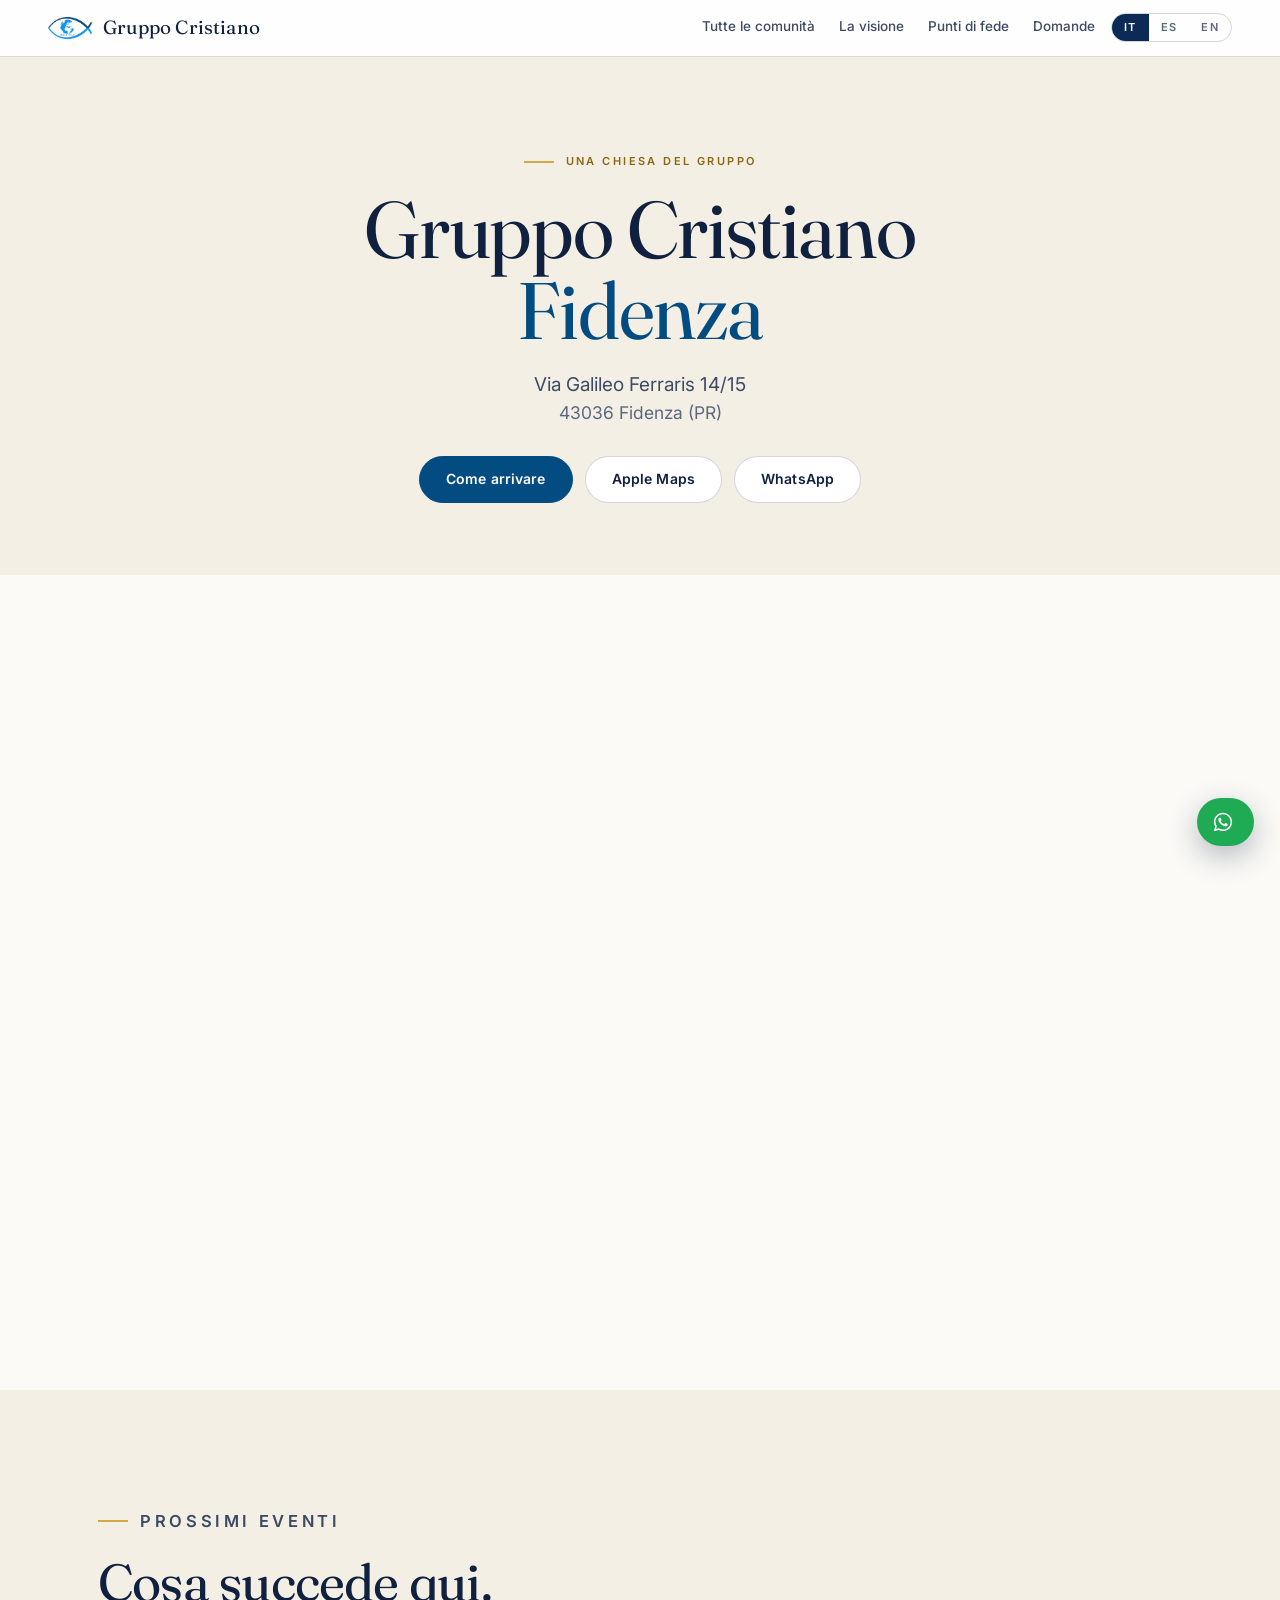
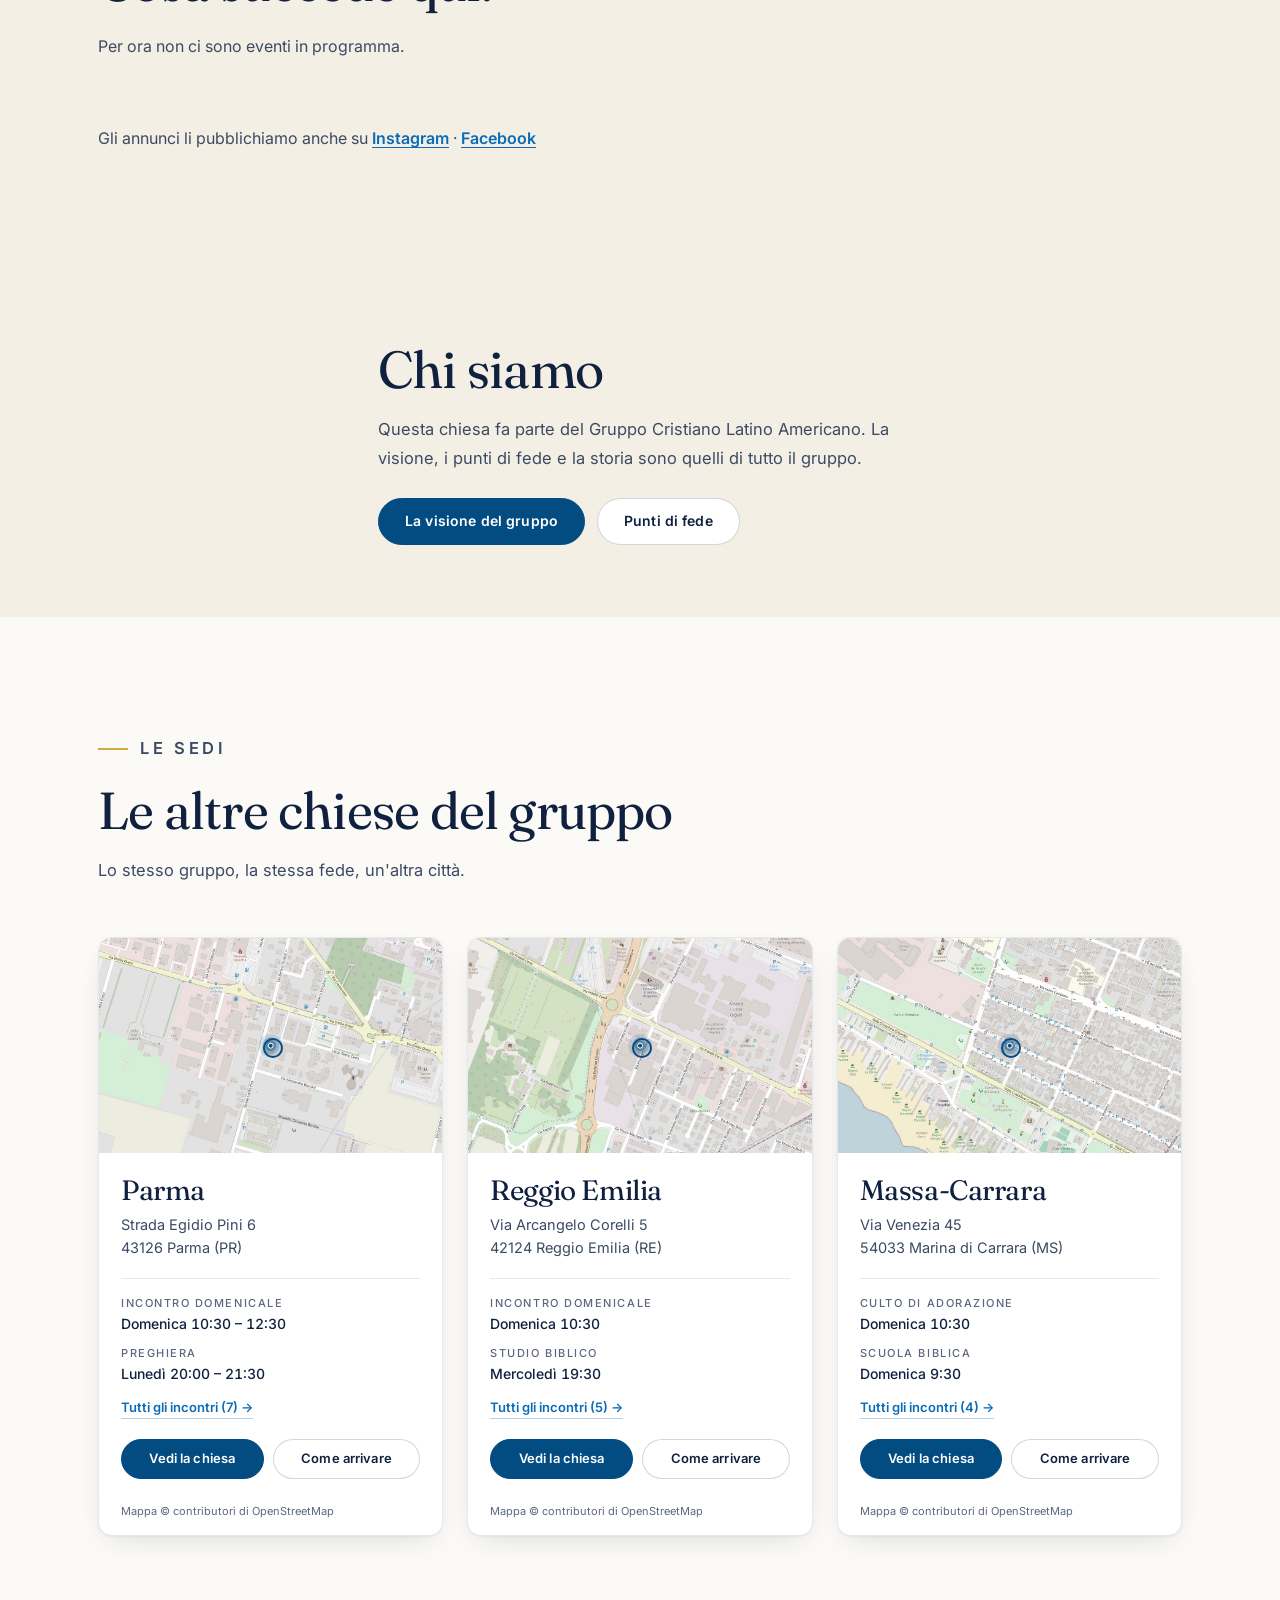
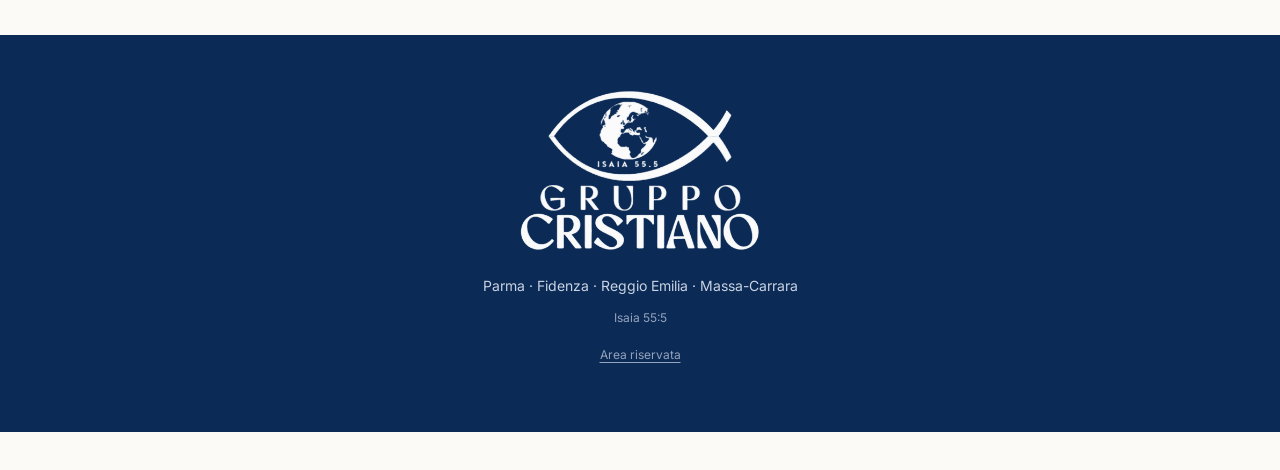
==== commit e9e2b718: "Traduccion automatica otra vez, como respaldo de lo que escriben ellos Orden en ES/EN: lo escrito en" ====
--- a/fidenza/index.html
+++ b/fidenza/index.html
@@ -39,7 +39,7 @@
 <link rel="preconnect" href="https://fonts.googleapis.com">
 <link rel="preconnect" href="https://fonts.gstatic.com" crossorigin>
 <link href="https://fonts.googleapis.com/css2?family=Fraunces:ital,opsz,wght@0,9..144,300..700;1,9..144,300..600&family=Inter:wght@300;400;500;600&display=swap" rel="stylesheet">
-<link rel="stylesheet" href="../estilo.css?v=11">
+<link rel="stylesheet" href="../estilo.css?v=12">
 
 <!-- Ficha de esta iglesia para buscadores y mapas. Solo lo verificado. -->
 <script type="application/ld+json">
@@ -290,9 +290,12 @@
          mano, esta linea se queda vieja en cuanto entra una iglesia nueva. -->
     <p class="pie-dir">Fidenza · Parma</p>
     <p class="pie-min" data-i18n="foot_min">Isaia 55:5</p>
+    <!-- Vacio en italiano; en espanol e ingles avisa de que parte del texto
+         esta traducido automaticamente. -->
+    <p class="pie-trad" data-i18n="foot_trad"></p>
     <!-- La puerta del panel: la misma para el general y para cada iglesia; al
          entrar, cada uno ve solo lo suyo. Discreta, al final, y sin indexar. -->
-    <p class="pie-panel"><a href="panel/" rel="nofollow" data-i18n="foot_panel">Area riservata</a></p>
+    <p class="pie-panel"><a href="../panel/" rel="nofollow" data-i18n="foot_panel">Area riservata</a></p>
   </div>
 </footer>
 
--- a/estilo.css
+++ b/estilo.css
@@ -415,6 +415,8 @@
 footer .marchio img{width:min(58vw,240px);margin:0 auto;}
 footer .pie-dir{margin-top:24px;font-size:14px;color:#c9d3e3;}
 footer .pie-min{margin-top:10px;font-size:12px;color:#93a3bd;}
+footer .pie-trad{margin-top:8px;font-size:11.5px;color:#93a3bd;}
+footer .pie-trad:empty{display:none;}
 footer .pie-panel{margin-top:18px;font-size:12px;}
 footer .pie-panel a{color:#93a3bd;text-decoration:underline;text-underline-offset:3px;}
 footer .pie-panel a:hover{color:#fff;}
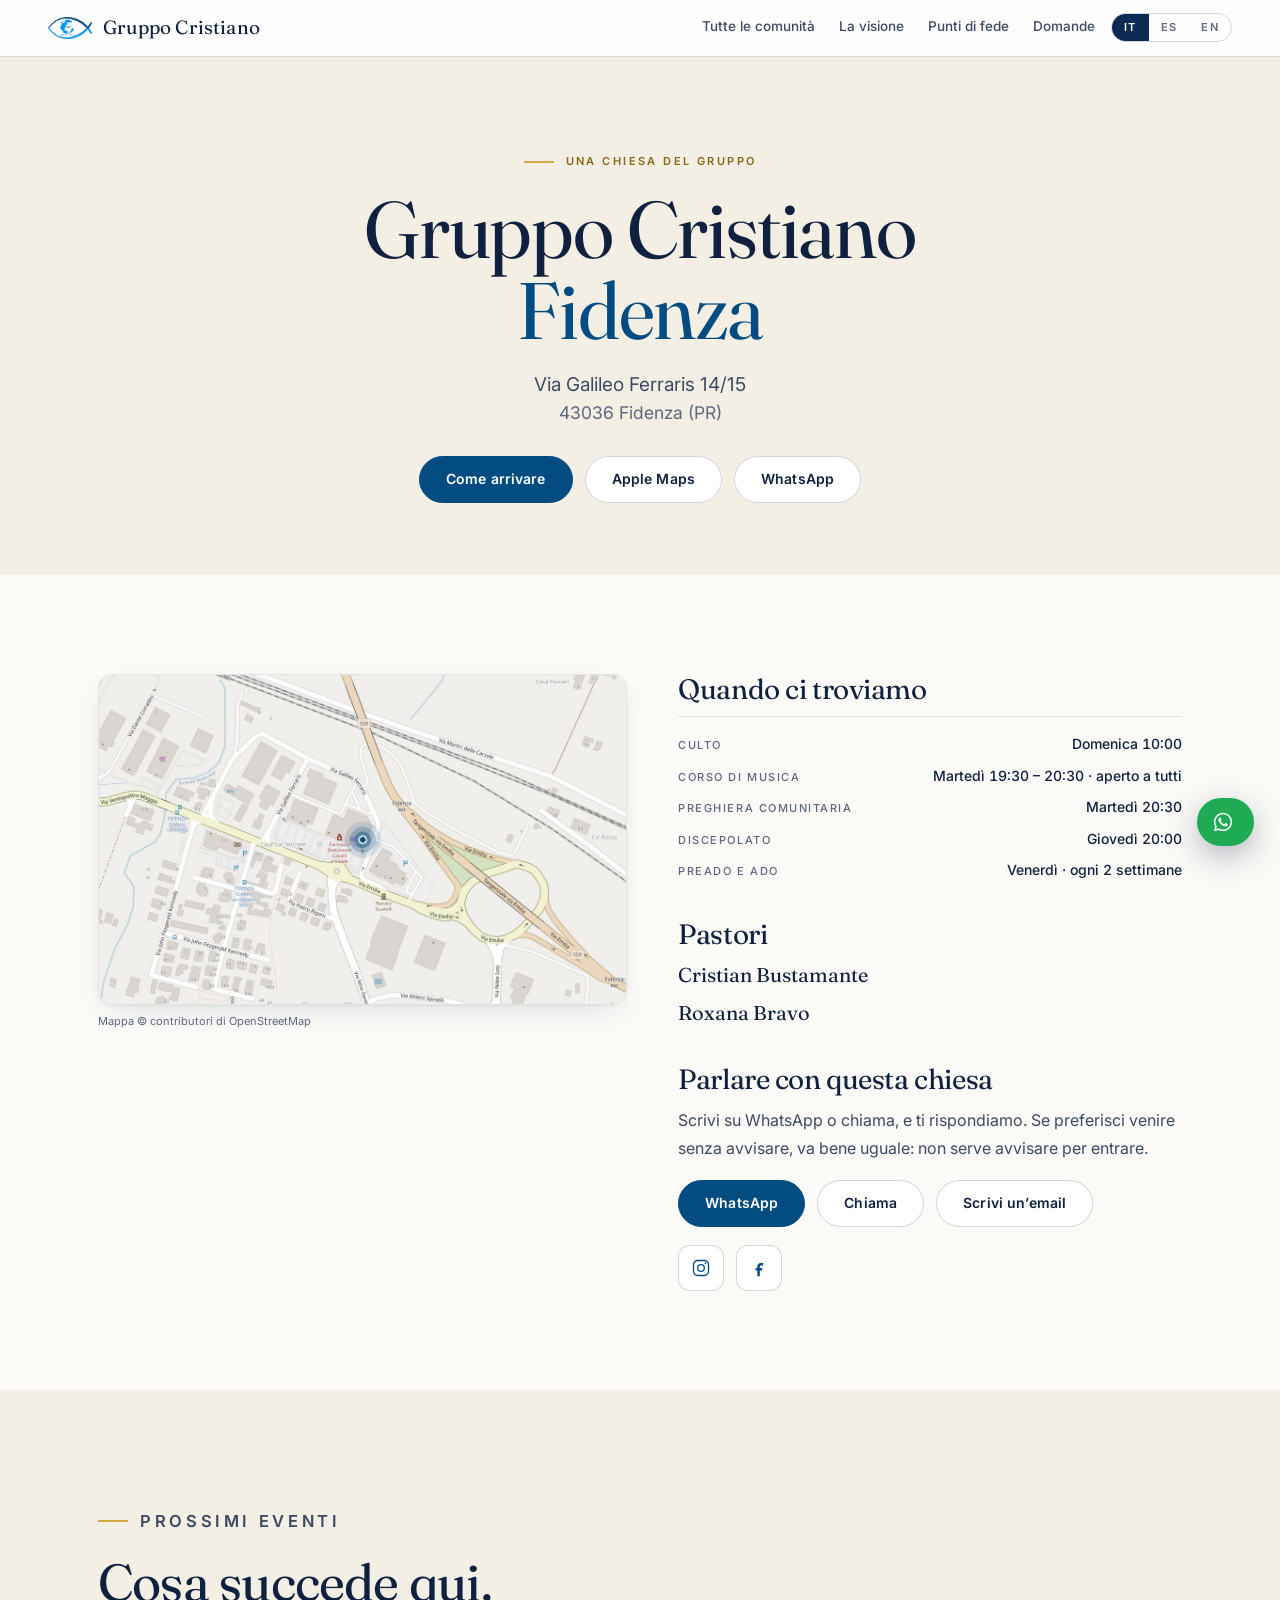
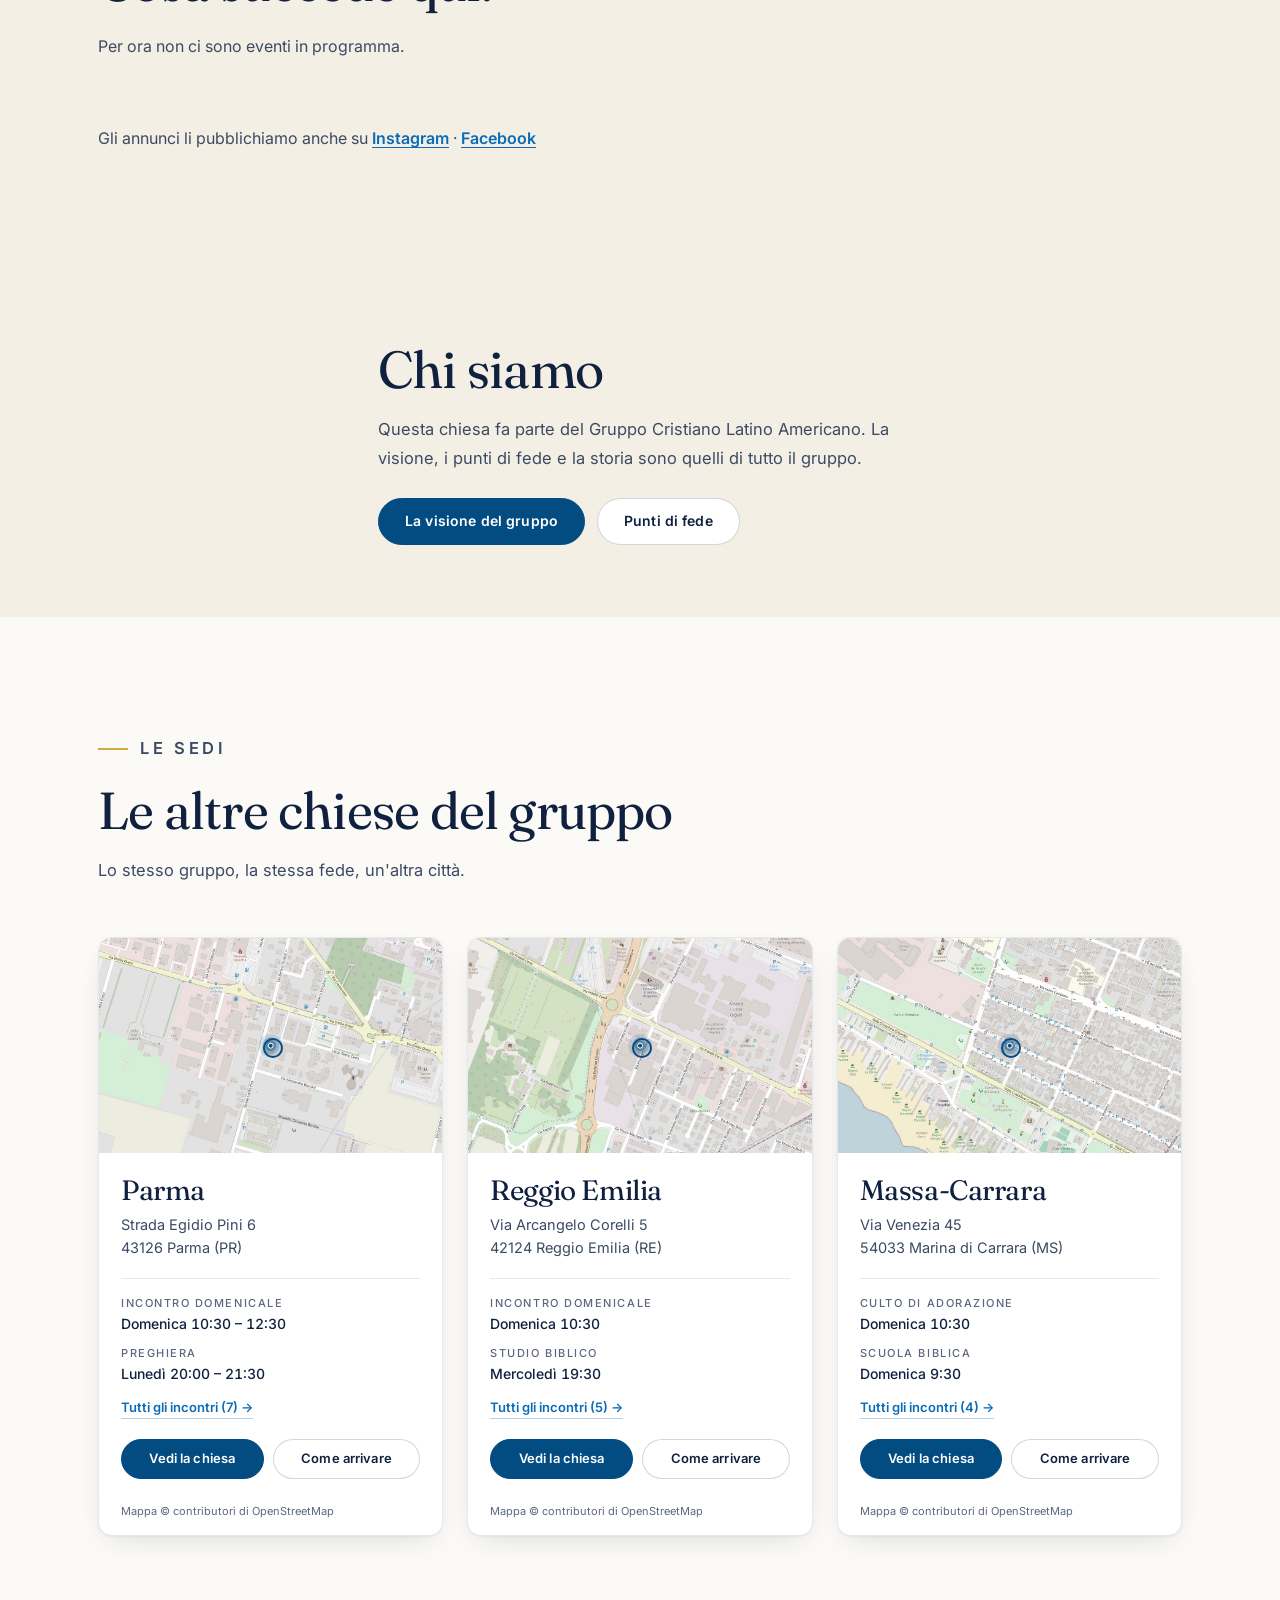
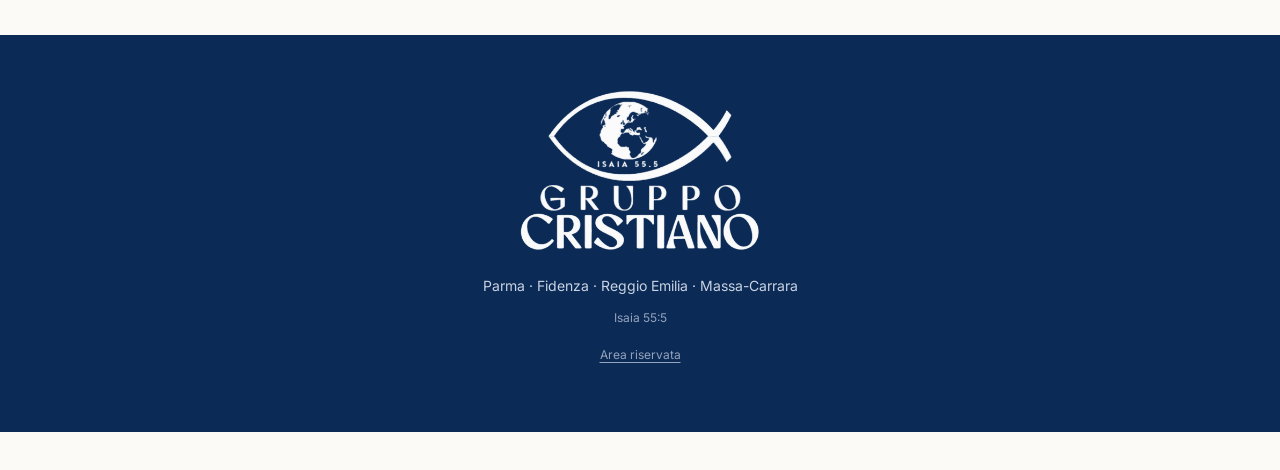
==== commit f9d05232: "Portada: direccion canonica y vista previa para WhatsApp/Facebook; color-scheme claro Co-Authored-By" ====
--- a/fidenza/index.html
+++ b/fidenza/index.html
@@ -7,7 +7,7 @@
      arriba, antes de pintar nada, para que no se vea ni un instante. -->
 <script>if (/(^|\.)gruppocristiano\.it$/.test(location.hostname)) document.documentElement.className += ' dominio';</script>
 <meta name="viewport" content="width=device-width, initial-scale=1, viewport-fit=cover">
-<meta name="color-scheme" content="dark">
+<meta name="color-scheme" content="light">
 <!-- ============================================================================
      NO SE EDITA ESTE ARCHIVO POR SEDE.
 
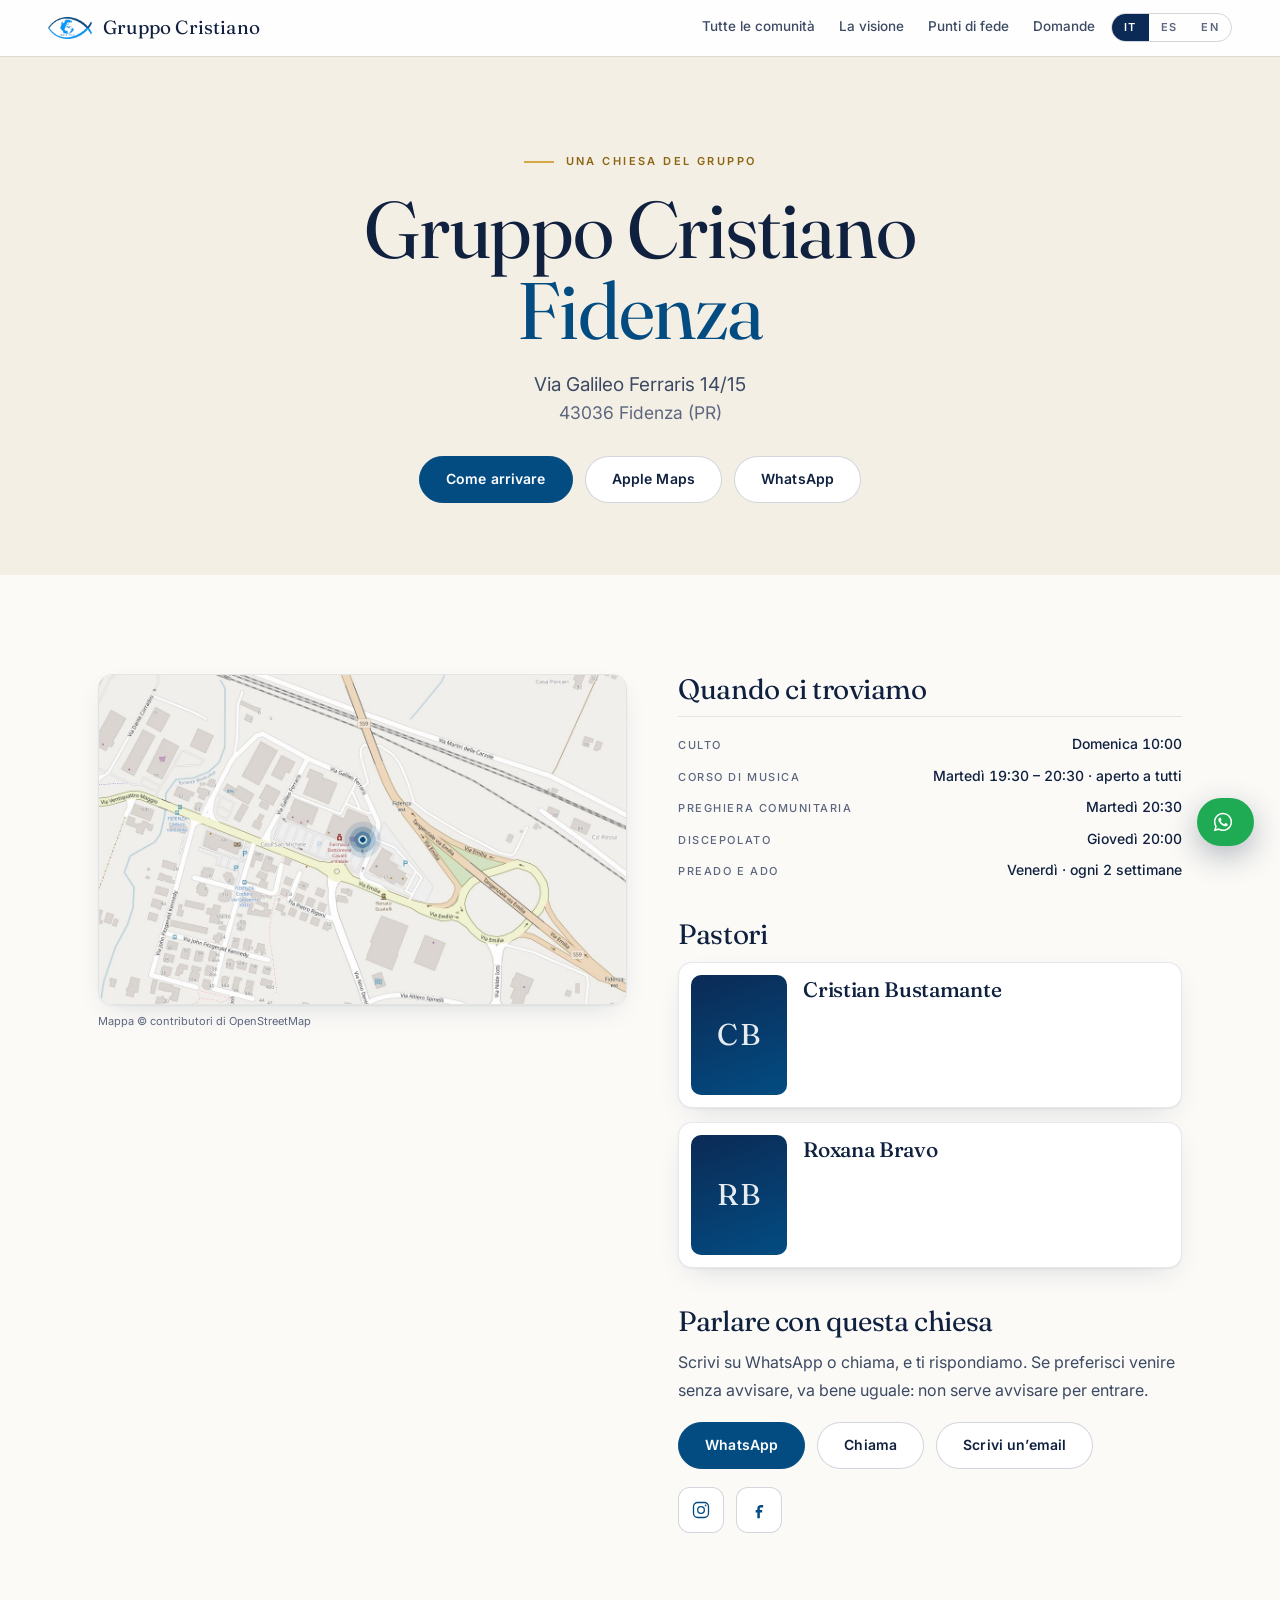
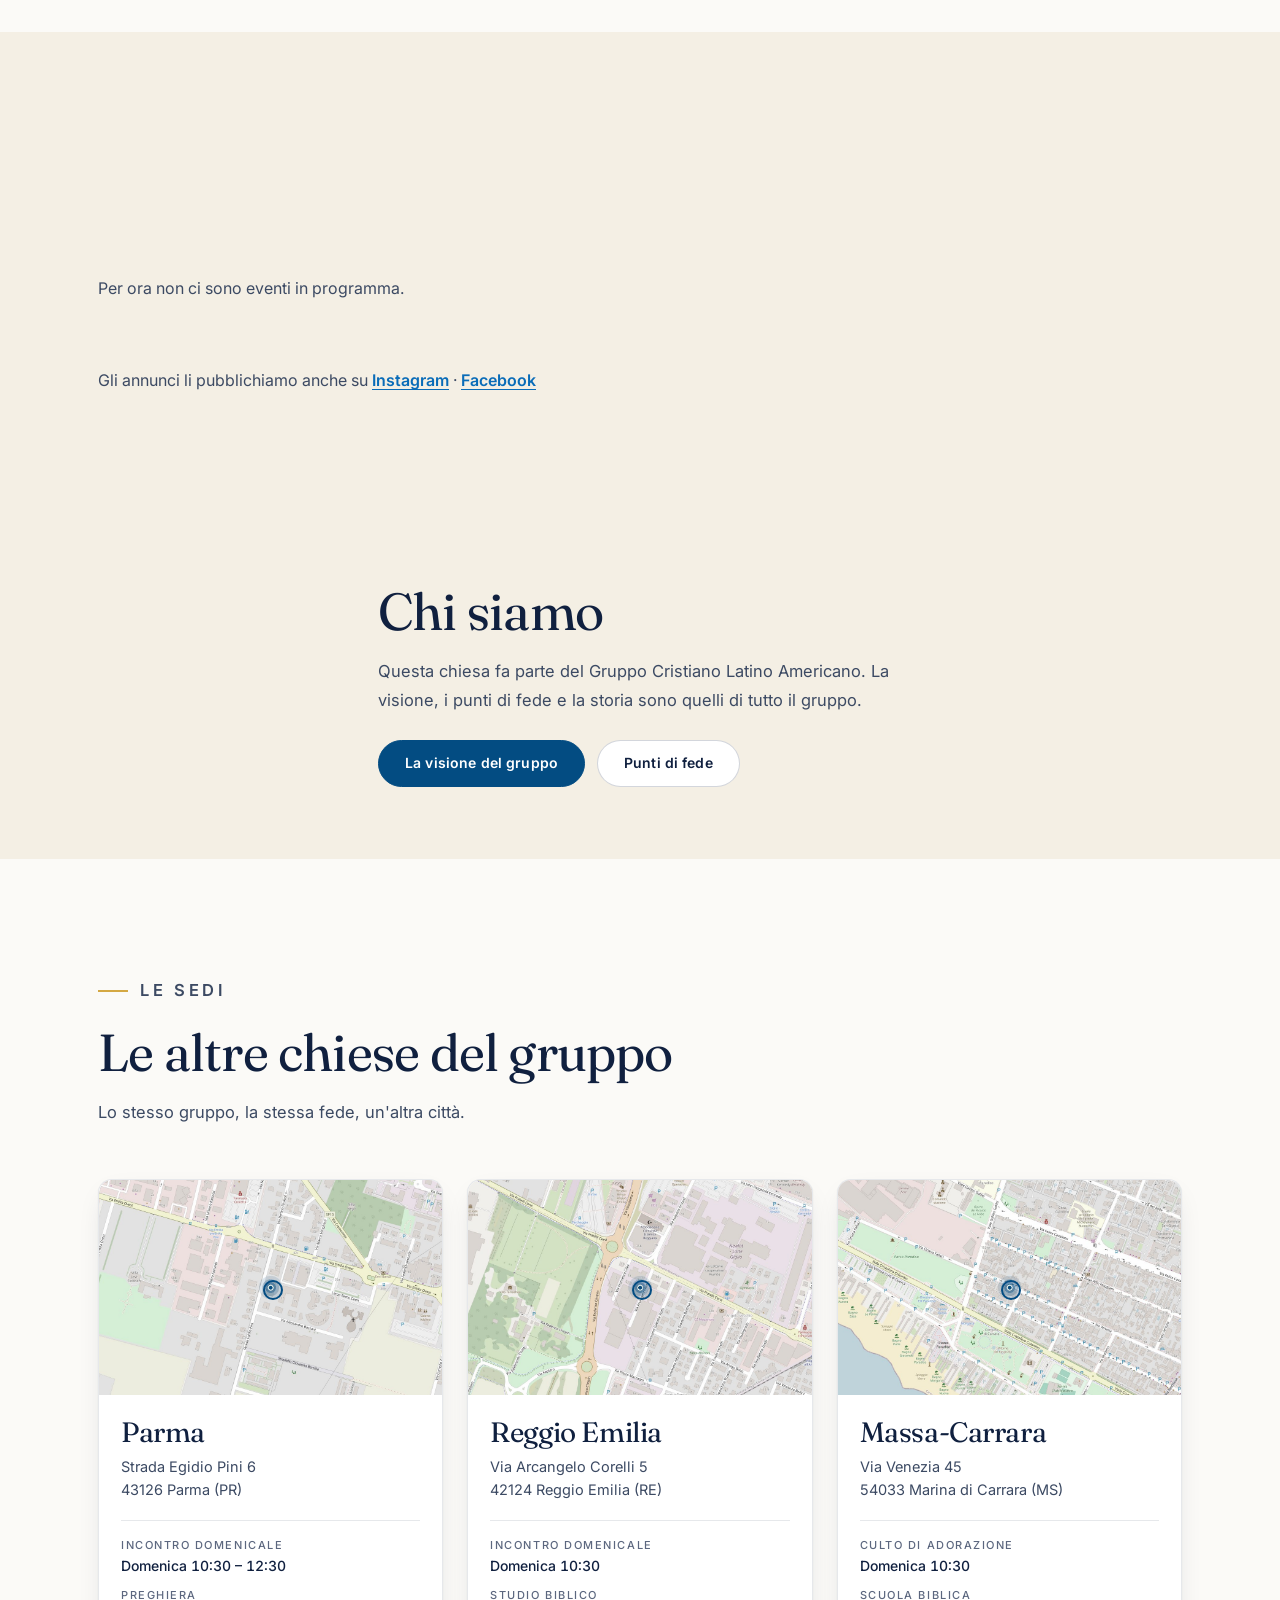
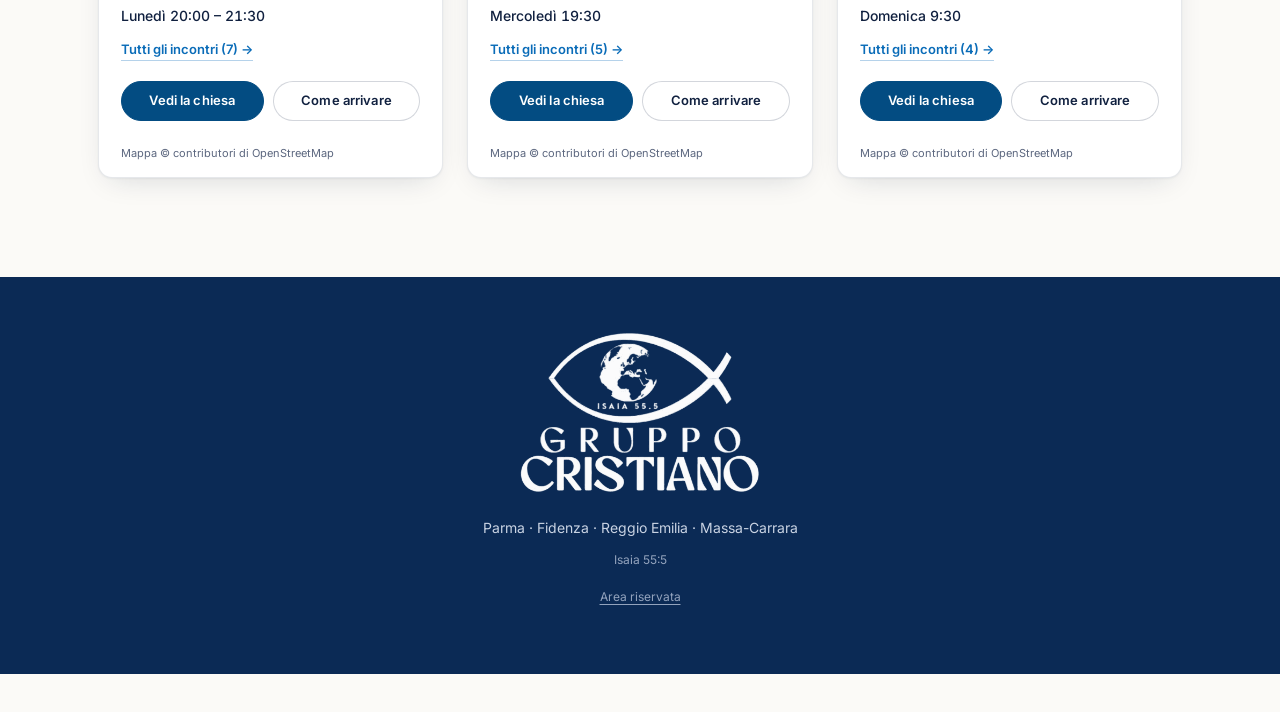
==== commit 6ba7a574: "Pastores: ficha por pastor con foto recortable, en su iglesia y todos en la portada - Cada iglesia m" ====
--- a/fidenza/index.html
+++ b/fidenza/index.html
@@ -39,7 +39,7 @@
 <link rel="preconnect" href="https://fonts.googleapis.com">
 <link rel="preconnect" href="https://fonts.gstatic.com" crossorigin>
 <link href="https://fonts.googleapis.com/css2?family=Fraunces:ital,opsz,wght@0,9..144,300..700;1,9..144,300..600&family=Inter:wght@300;400;500;600&display=swap" rel="stylesheet">
-<link rel="stylesheet" href="../estilo.css?v=12">
+<link rel="stylesheet" href="../estilo.css?v=13">
 
 <!-- Ficha de esta iglesia para buscadores y mapas. Solo lo verificado. -->
 <script type="application/ld+json">
@@ -198,7 +198,7 @@
         <div id="sp-pastori-bloque" hidden>
           <h2 data-i18n="sp_pastori">Pastori</h2>
           <img class="sp-pastori-foto" id="sp-pastori-foto" alt="" loading="lazy" hidden>
-          <ul class="sp-pastori" id="sp-pastori"></ul>
+          <div class="sp-pastori" id="sp-pastori"></div>
         </div>
 
         <div id="sp-contatti-bloque" hidden>
--- a/estilo.css
+++ b/estilo.css
@@ -345,8 +345,9 @@
 @media (max-width:760px){ .fondatori{grid-template-columns:1fr;} }
 .fondatore{padding:clamp(22px,3vw,32px);border:1px solid var(--linea);
   border-radius:14px;background:var(--blanco);box-shadow:var(--sombra);}
-.fondatore-foto{display:block;width:112px;height:112px;border-radius:50%;object-fit:cover;
+.fondatore-foto{display:block;width:112px;height:112px;border-radius:50%;overflow:hidden;
   margin-bottom:18px;border:4px solid var(--blanco);box-shadow:0 0 0 2px var(--oro),0 10px 24px -10px rgba(16,32,63,.35);}
+.fondatore-foto img{width:100%;height:100%;display:block;object-fit:cover;}
 .fondatore h4{font-size:clamp(23px,2.6vw,29px);line-height:1.2;margin-bottom:14px;}
 .fondatore p{font-size:15px;line-height:1.8;color:var(--texto-2);}
 .fondatore p + p{margin-top:12px;}
@@ -501,10 +502,7 @@
 #sp-chi{padding-block:clamp(56px,8vh,96px);background:var(--crema);}
 #sp-chi .acciones{margin-top:24px;justify-content:flex-start;}
 
-.sp-pastori{list-style:none;display:grid;gap:12px;}
-.sp-pastori li{font-family:'Fraunces',Georgia,serif;font-size:20px;line-height:1.3;}
-.sp-pastori li span{display:block;margin-top:2px;font-family:'Inter',system-ui,sans-serif;
-  font-size:11px;letter-spacing:.14em;text-transform:uppercase;color:var(--oro-texto);font-weight:600;}
+.sp-pastori{display:grid;gap:14px;}
 .sp-contatti{justify-content:flex-start;margin-top:18px;}
 .sp-social{display:flex;gap:12px;margin-top:18px;}
 .sp-social a{display:grid;place-items:center;width:46px;height:46px;
@@ -634,3 +632,35 @@
 /* La foto de los pastores, sobre sus nombres. */
 .sp-pastori-foto{width:100%;max-width:420px;aspect-ratio:4/3;object-fit:cover;border-radius:14px;
   margin-bottom:16px;box-shadow:var(--sombra);display:block;}
+
+/* ============================================================================
+   LOS PASTORES — una ficha por pastor: la foto en 4:5 (el mismo marco que en
+   el panel, para que el recorte que eligen salga igual), el nombre, el papel
+   y unas lineas. En la portada, en rejilla y por iglesia; en la pagina de una
+   iglesia, en fila (foto a la izquierda), porque va en la columna estrecha.
+   ============================================================================ */
+.pastori-sec{background:var(--crema);}
+.pastori-chiesa{margin-top:clamp(34px,5vw,56px);}
+.pastori-cab{display:flex;align-items:baseline;justify-content:space-between;gap:14px;flex-wrap:wrap;
+  padding-bottom:12px;border-bottom:1px solid var(--linea-2);}
+.pastori-cab h3{font-family:'Fraunces',serif;font-weight:500;font-size:clamp(22px,2.4vw,28px);}
+.pastori-cab a{font-size:14px;font-weight:600;color:var(--blu-texto);}
+.pastori-grid{display:grid;grid-template-columns:repeat(auto-fill,minmax(210px,1fr));gap:clamp(16px,2vw,24px);margin-top:22px;}
+.pastore{background:var(--blanco);border:1px solid var(--linea);border-radius:18px;overflow:hidden;box-shadow:var(--sombra);}
+.pastore-foto{aspect-ratio:4/5;overflow:hidden;background:linear-gradient(160deg,var(--marino),var(--blu-dark));
+  display:grid;place-items:center;}
+.pastore-foto img{width:100%;height:100%;display:block;object-fit:cover;}
+.pastore-ini{font-family:'Fraunces',serif;font-size:46px;color:#fff;letter-spacing:.04em;opacity:.9;}
+.pastore-corpo{padding:16px 18px 20px;}
+.pastore-corpo h3{font-family:'Fraunces',serif;font-weight:500;font-size:21px;line-height:1.2;}
+.pastore-ruolo{margin-top:4px;font-size:11px;letter-spacing:.14em;text-transform:uppercase;font-weight:600;color:var(--oro-texto);}
+.pastore-info{margin-top:10px;font-size:14.5px;line-height:1.7;color:var(--texto-2);}
+.pastore-info p + p,.pastore-info ul{margin-top:6px;}
+.pastore-info ul{padding-left:18px;}
+/* en la pagina de una iglesia: en fila */
+.pastore.fila{display:grid;grid-template-columns:96px 1fr;gap:16px;align-items:start;border-radius:14px;padding:12px;}
+.pastore.fila .pastore-foto{border-radius:10px;}
+.pastore.fila .pastore-ini{font-size:30px;}
+.pastore.fila .pastore-corpo{padding:2px 4px 4px 0;}
+@media (max-width:560px){ .pastori-grid{grid-template-columns:repeat(2,minmax(0,1fr));gap:12px;}
+  .pastore-corpo{padding:12px 12px 16px;} .pastore-corpo h3{font-size:18px;} .pastore-info{font-size:13.5px;} }
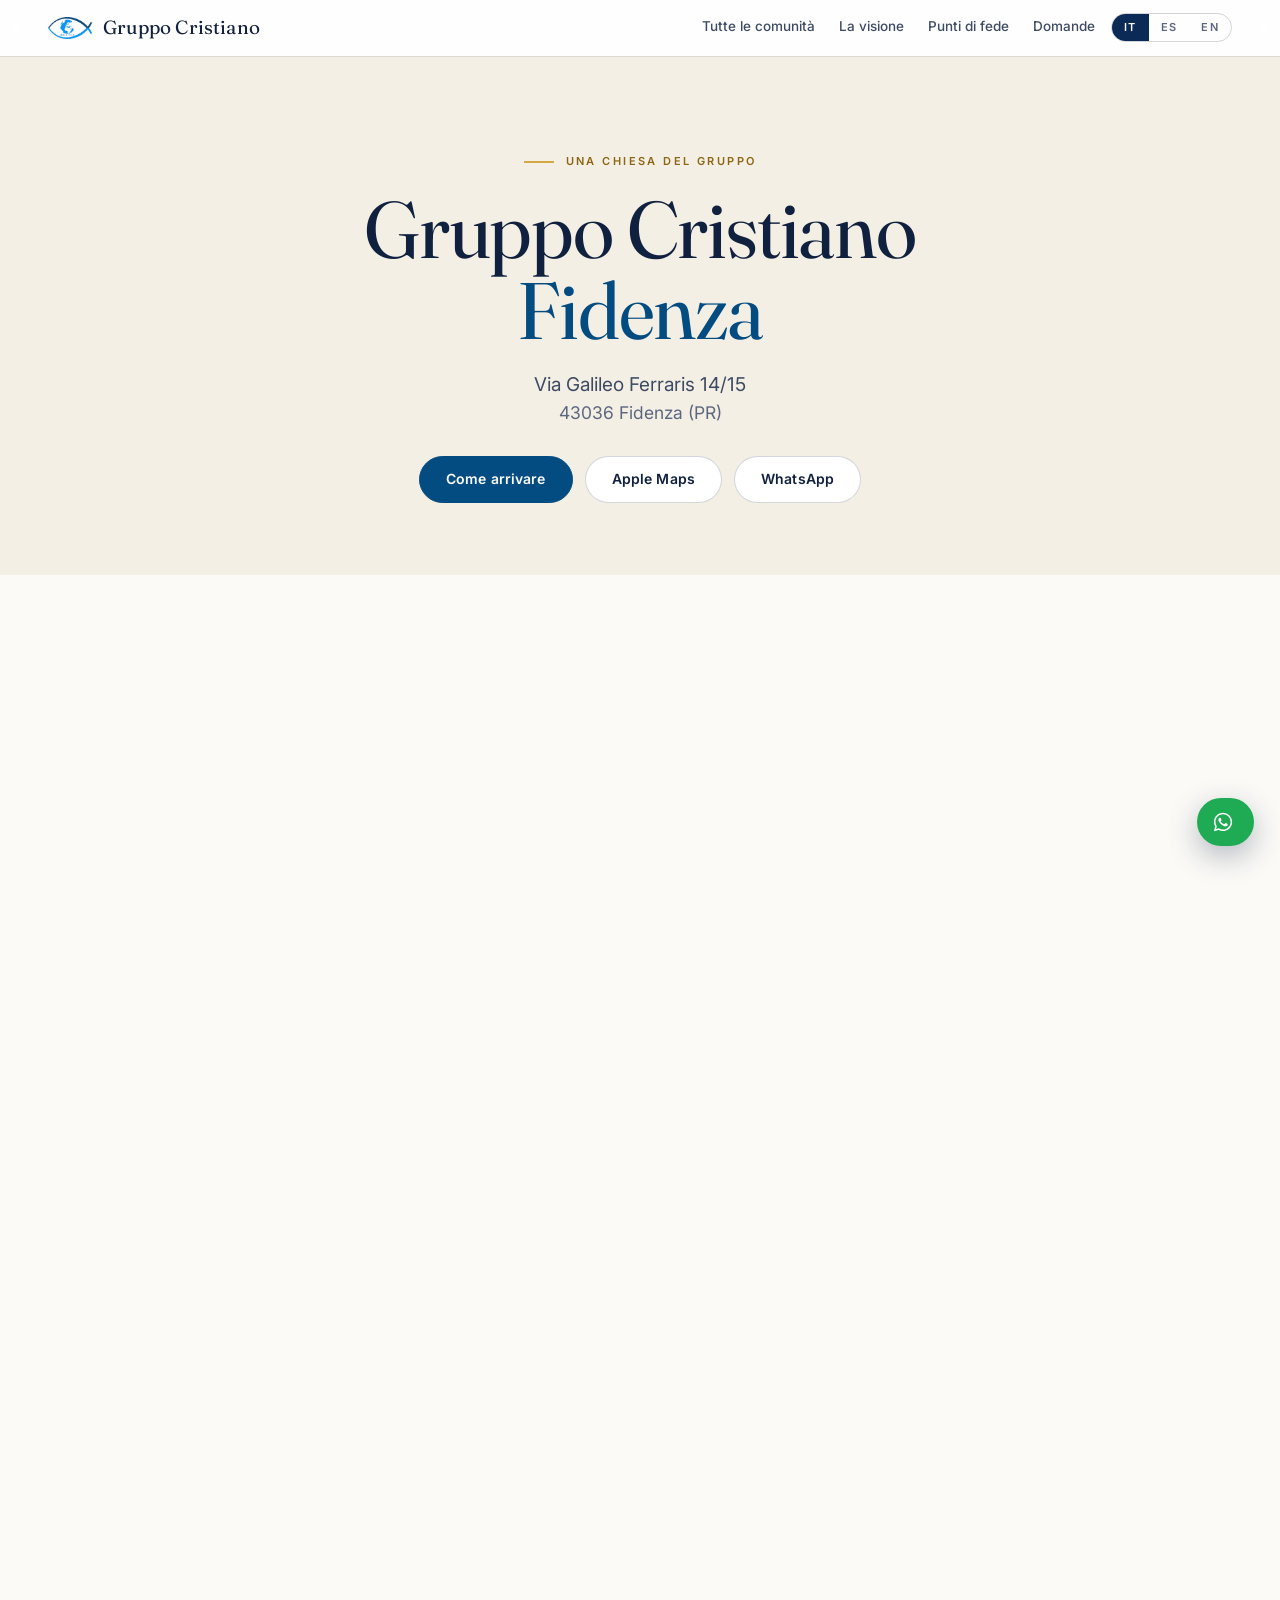
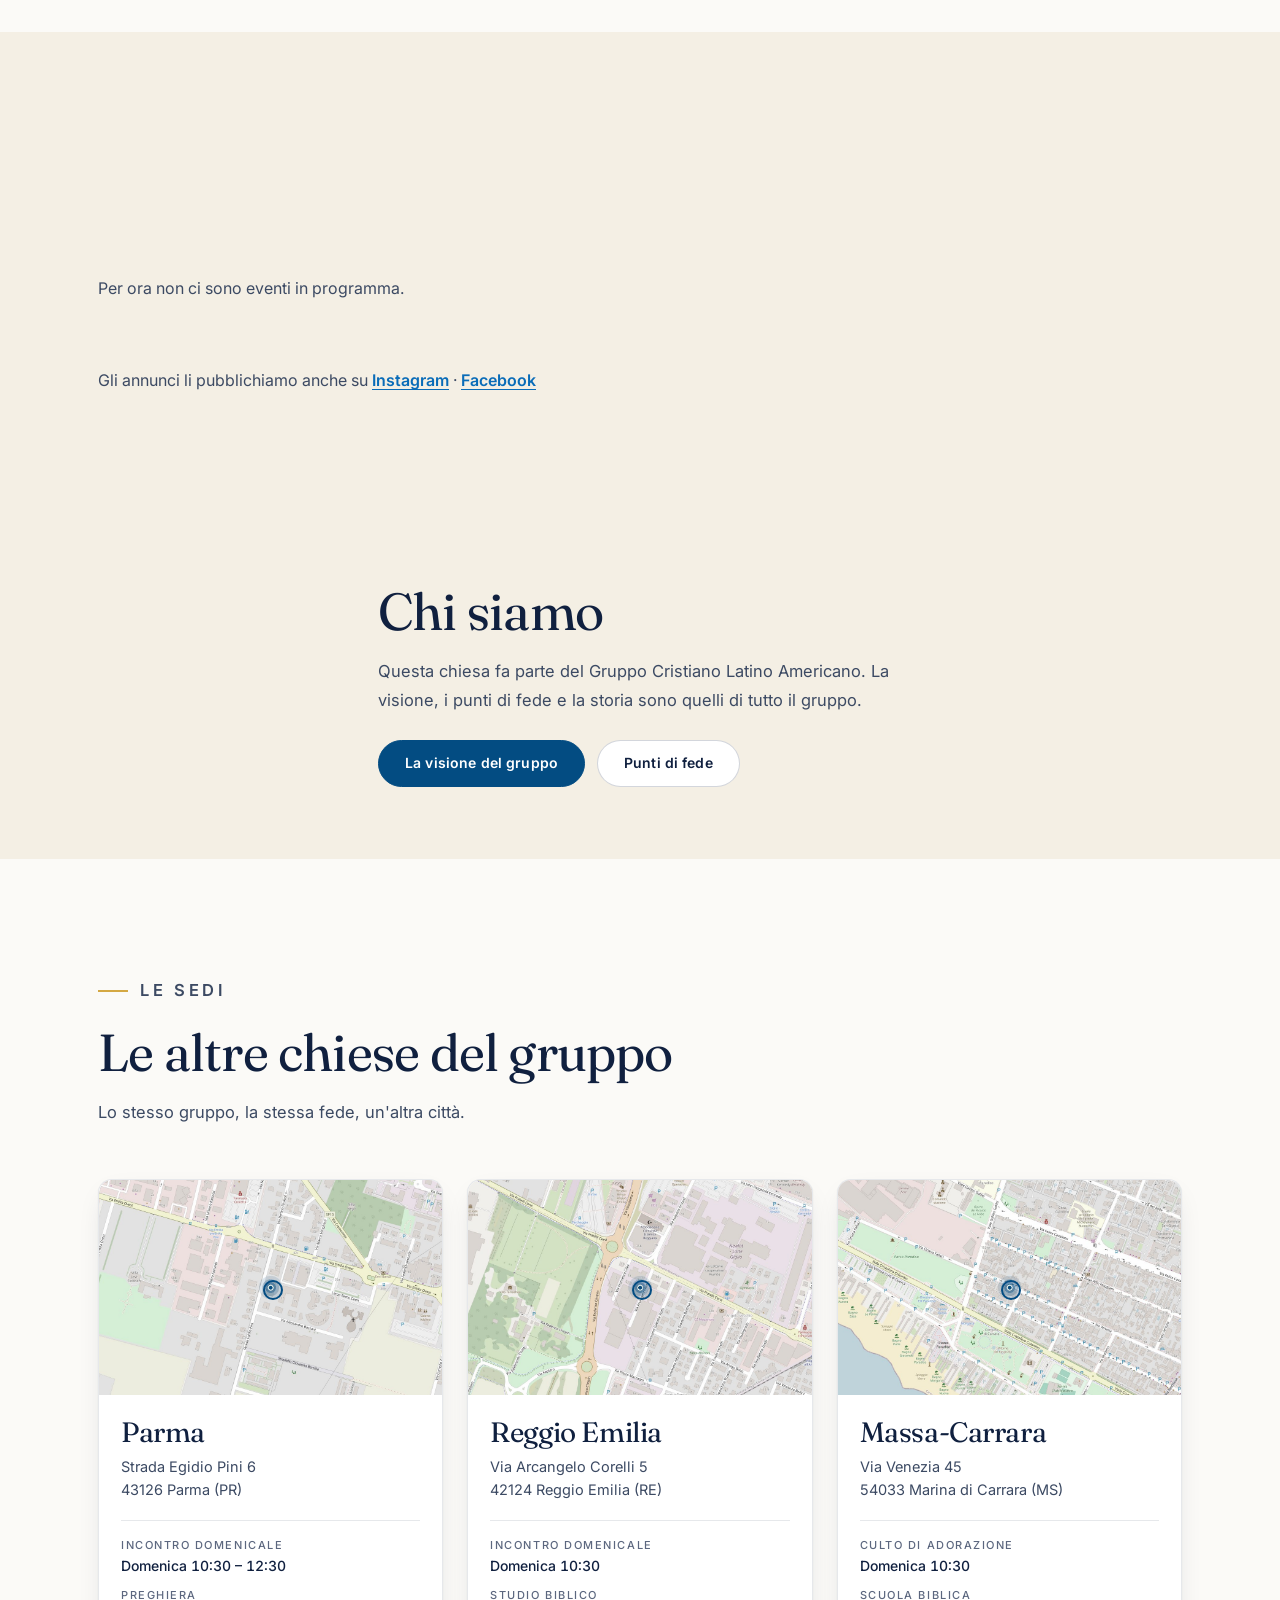
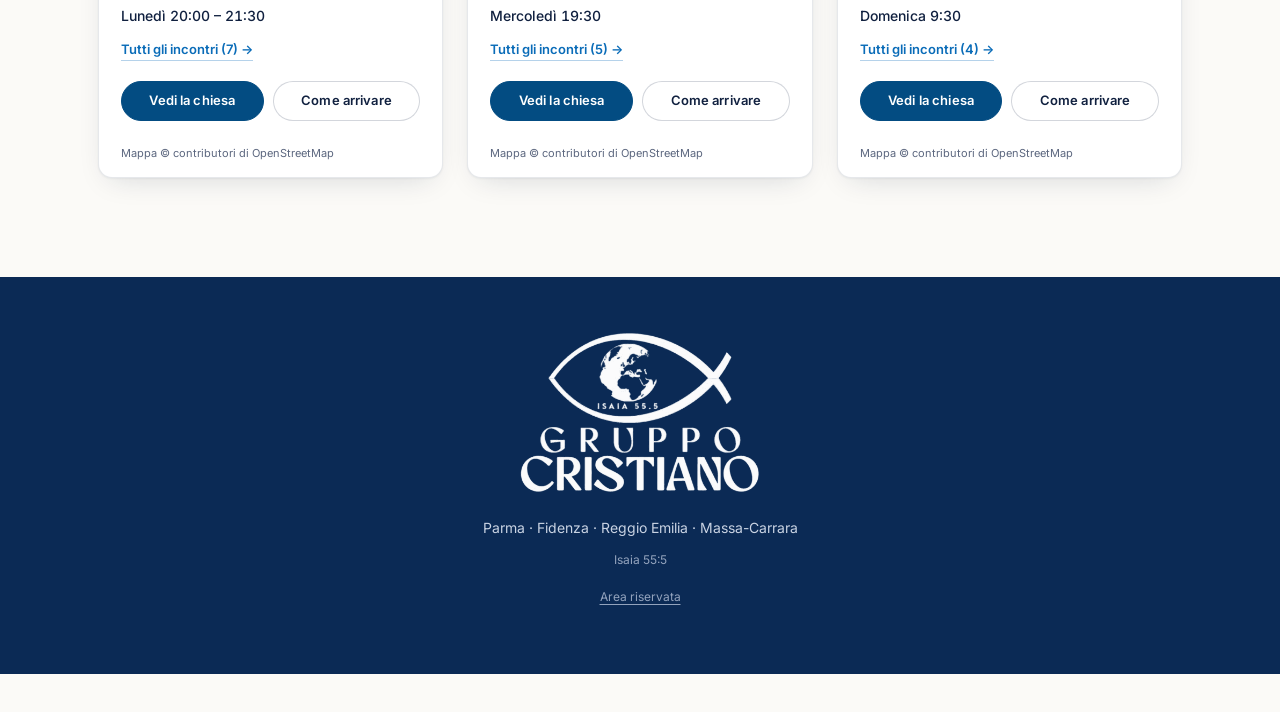
==== commit c5d44f3b: "Eventos: el año siempre, y «desde – hasta» para los de varios dias - Campo «Fino al» en el panel; el" ====
--- a/fidenza/index.html
+++ b/fidenza/index.html
@@ -39,7 +39,7 @@
 <link rel="preconnect" href="https://fonts.googleapis.com">
 <link rel="preconnect" href="https://fonts.gstatic.com" crossorigin>
 <link href="https://fonts.googleapis.com/css2?family=Fraunces:ital,opsz,wght@0,9..144,300..700;1,9..144,300..600&family=Inter:wght@300;400;500;600&display=swap" rel="stylesheet">
-<link rel="stylesheet" href="../estilo.css?v=13">
+<link rel="stylesheet" href="../estilo.css?v=15">
 
 <!-- Ficha de esta iglesia para buscadores y mapas. Solo lo verificado. -->
 <script type="application/ld+json">
--- a/estilo.css
+++ b/estilo.css
@@ -582,6 +582,8 @@
 .ev-data b{display:block;font-family:'Fraunces',serif;font-size:34px;font-weight:500;}
 .ev-data span{display:block;margin-top:6px;font-size:11px;font-weight:600;letter-spacing:.16em;
   text-transform:uppercase;color:var(--oro);}
+.ev-data i{display:block;margin-top:4px;font-style:normal;font-size:10.5px;letter-spacing:.08em;color:rgba(255,255,255,.75);}
+.evento.gruppo .ev-data i{color:var(--marino);opacity:.8;}
 .ev-chi{display:inline-block;font-size:11px;font-weight:600;letter-spacing:.14em;text-transform:uppercase;
   color:var(--blu-texto);margin-bottom:8px;}
 a.ev-chi:hover{text-decoration:underline;text-underline-offset:3px;}
@@ -664,3 +666,53 @@
 .pastore.fila .pastore-corpo{padding:2px 4px 4px 0;}
 @media (max-width:560px){ .pastori-grid{grid-template-columns:repeat(2,minmax(0,1fr));gap:12px;}
   .pastore-corpo{padding:12px 12px 16px;} .pastore-corpo h3{font-size:18px;} .pastore-info{font-size:13.5px;} }
+
+/* Los eventos de TODO el grupo (retiros, convenciones...) destacan en la
+   portada: borde y fecha en oro. */
+.evento.gruppo{border:2px solid var(--oro);background:linear-gradient(180deg,#fffaf0,var(--blanco) 60%);}
+.evento.gruppo .ev-data{background:var(--oro);}
+.evento.gruppo .ev-data b{color:var(--marino);}
+.evento.gruppo .ev-data span{color:var(--marino);}
+.evento.gruppo .ev-chi{color:var(--oro-texto);}
+
+/* ============================================================================
+   EL GIORNALINO — la portada del ultimo numero a la izquierda; titulo,
+   botones y la suscripcion a la derecha; los anteriores debajo.
+   ============================================================================ */
+.gio-sec{background:var(--blanco);border-top:1px solid var(--linea);}
+.gio{display:grid;grid-template-columns:minmax(0,340px) 1fr;gap:clamp(28px,5vw,64px);align-items:start;}
+@media (max-width:820px){ .gio{grid-template-columns:1fr;} .gio-cop{max-width:300px;margin-inline:auto;} }
+.gio-cop{display:block;border-radius:10px;overflow:hidden;box-shadow:0 2px 4px rgba(16,32,63,.08),0 24px 50px -20px rgba(16,32,63,.45);
+  background:var(--crema);transform:rotate(-1.5deg);transition:transform .3s;}
+.gio-cop:hover{transform:rotate(0) scale(1.01);}
+.gio-cop img{width:100%;height:auto;display:block;}
+.gio-cop-vuota{display:grid;place-items:center;aspect-ratio:1/1.41;padding:24px;text-align:center;
+  font-family:'Fraunces',serif;font-size:26px;color:var(--marino);}
+.gio h2{font-size:clamp(28px,3.6vw,42px);margin-top:14px;}
+.gio-data{margin-top:6px;color:var(--apagado);font-weight:500;}
+.gio .sub{margin-top:14px;color:var(--texto-2);line-height:1.7;}
+.gio .acciones{justify-content:flex-start;margin-top:22px;}
+.gio-iscr{margin-top:34px;padding:clamp(18px,2.6vw,26px);border:1px solid var(--linea);border-radius:16px;background:var(--fondo);}
+.gio-iscr h3{font-family:'Fraunces',serif;font-weight:500;font-size:22px;}
+.gio-iscr > p{margin-top:6px;color:var(--texto-2);font-size:15px;}
+.gio-riga{display:flex;gap:10px;margin-top:14px;flex-wrap:wrap;}
+.gio-riga input{flex:1;min-width:200px;padding:13px 16px;border:1.5px solid var(--linea-2);border-radius:999px;
+  font:inherit;font-size:15px;background:var(--blanco);color:var(--texto);}
+.gio-riga input:focus{outline:0;border-color:var(--blu-dark);}
+.gio-priv{display:flex;gap:10px;align-items:flex-start;margin-top:14px;font-size:13.5px;line-height:1.55;color:var(--texto-2);cursor:pointer;}
+.gio-priv input{margin-top:3px;width:18px;height:18px;flex:none;accent-color:var(--blu-dark);}
+.gio-info{margin-top:10px;font-size:12.5px;color:var(--apagado);}
+.gio-info summary{cursor:pointer;text-decoration:underline;text-underline-offset:3px;}
+.gio-info p{margin-top:6px;line-height:1.6;}
+.gio-esito{margin-top:12px;font-size:14.5px;font-weight:500;}
+.gio-esito:empty{display:none;}
+.gio-esito.bien{color:#1f7a4d;}
+.gio-esito.mal{color:#b3261e;}
+.gio-arch{margin-top:clamp(40px,6vw,64px);}
+.gio-arch h3{font-size:11px;letter-spacing:.2em;text-transform:uppercase;color:var(--oro-texto);font-weight:600;font-family:'Inter',sans-serif;}
+.gio-lista{display:grid;grid-template-columns:repeat(auto-fill,minmax(150px,1fr));gap:16px;margin-top:16px;}
+.gio-num{display:flex;flex-direction:column;gap:4px;color:var(--texto);}
+.gio-num img{width:100%;aspect-ratio:1/1.41;object-fit:cover;border-radius:6px;border:1px solid var(--linea);margin-bottom:6px;}
+.gio-num b{font-weight:600;font-size:14.5px;}
+.gio-num span{font-size:13px;color:var(--apagado);}
+.gio-num:hover b{text-decoration:underline;}
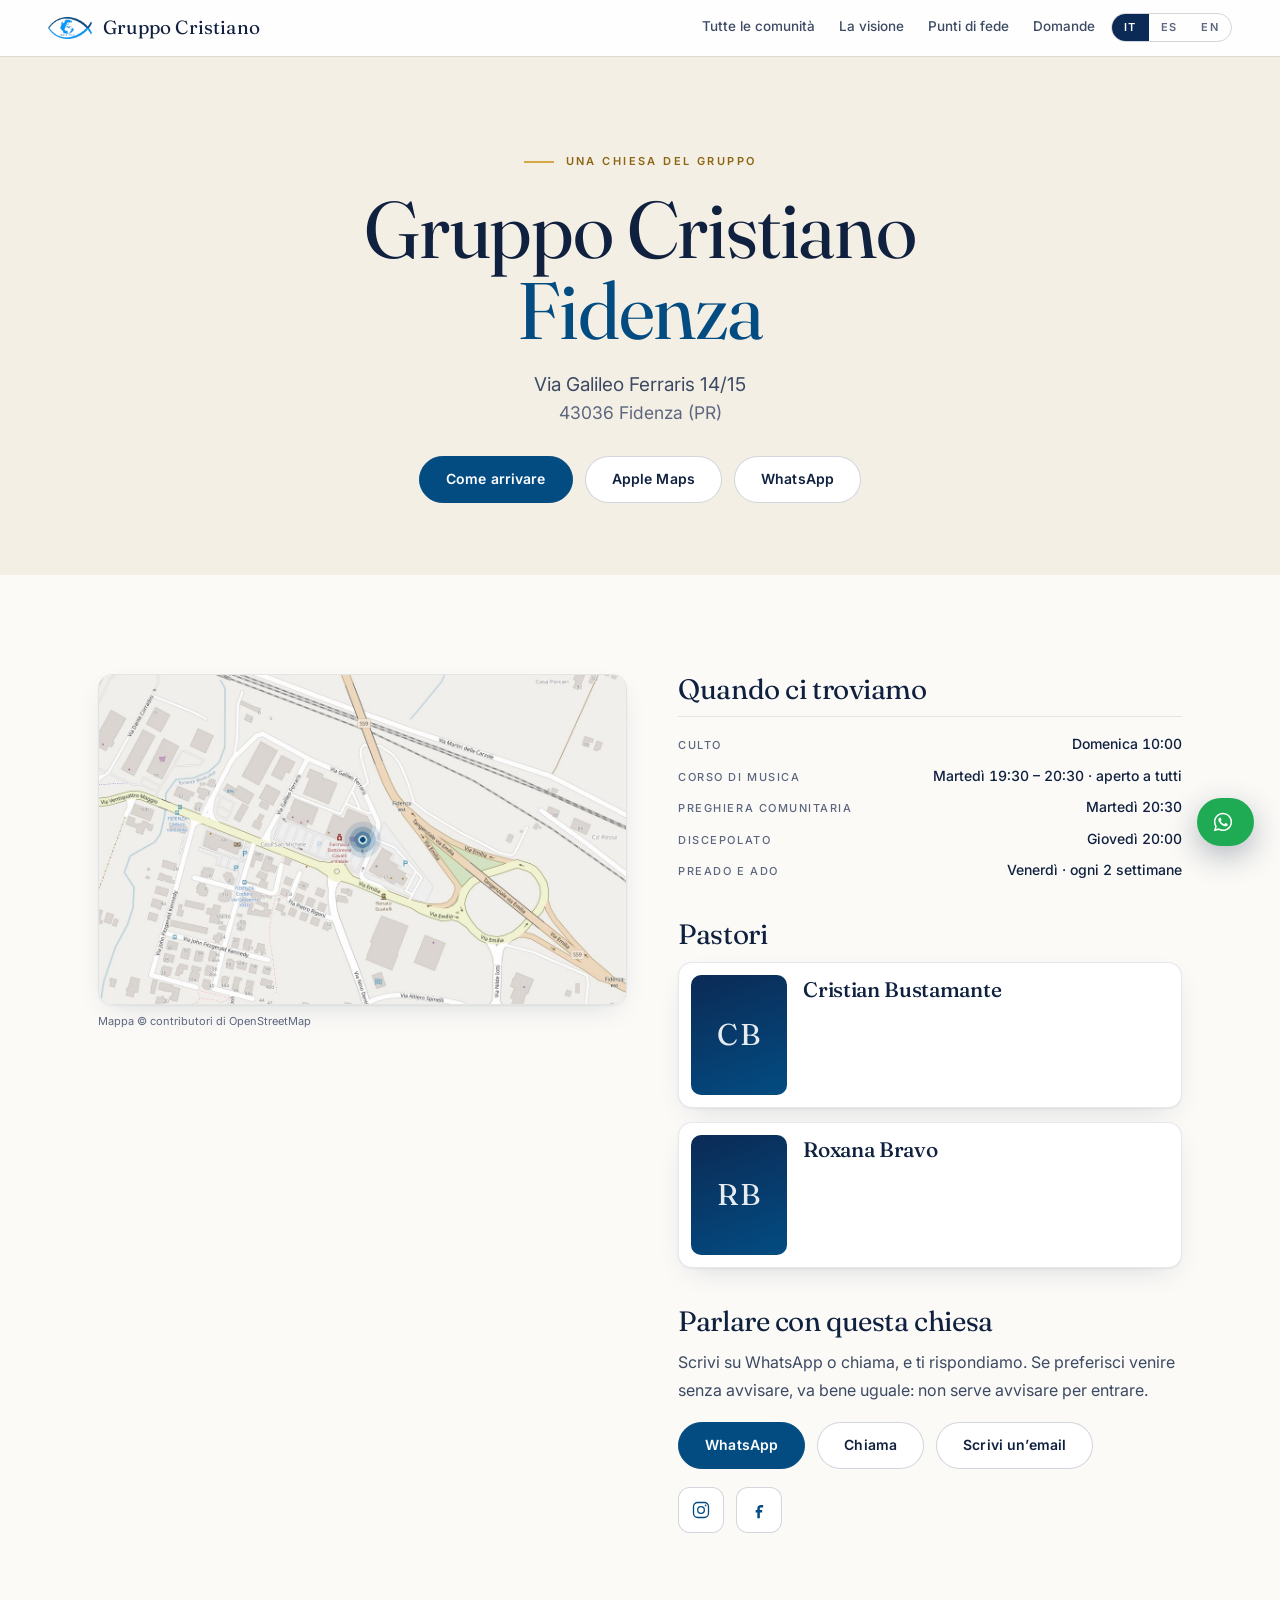
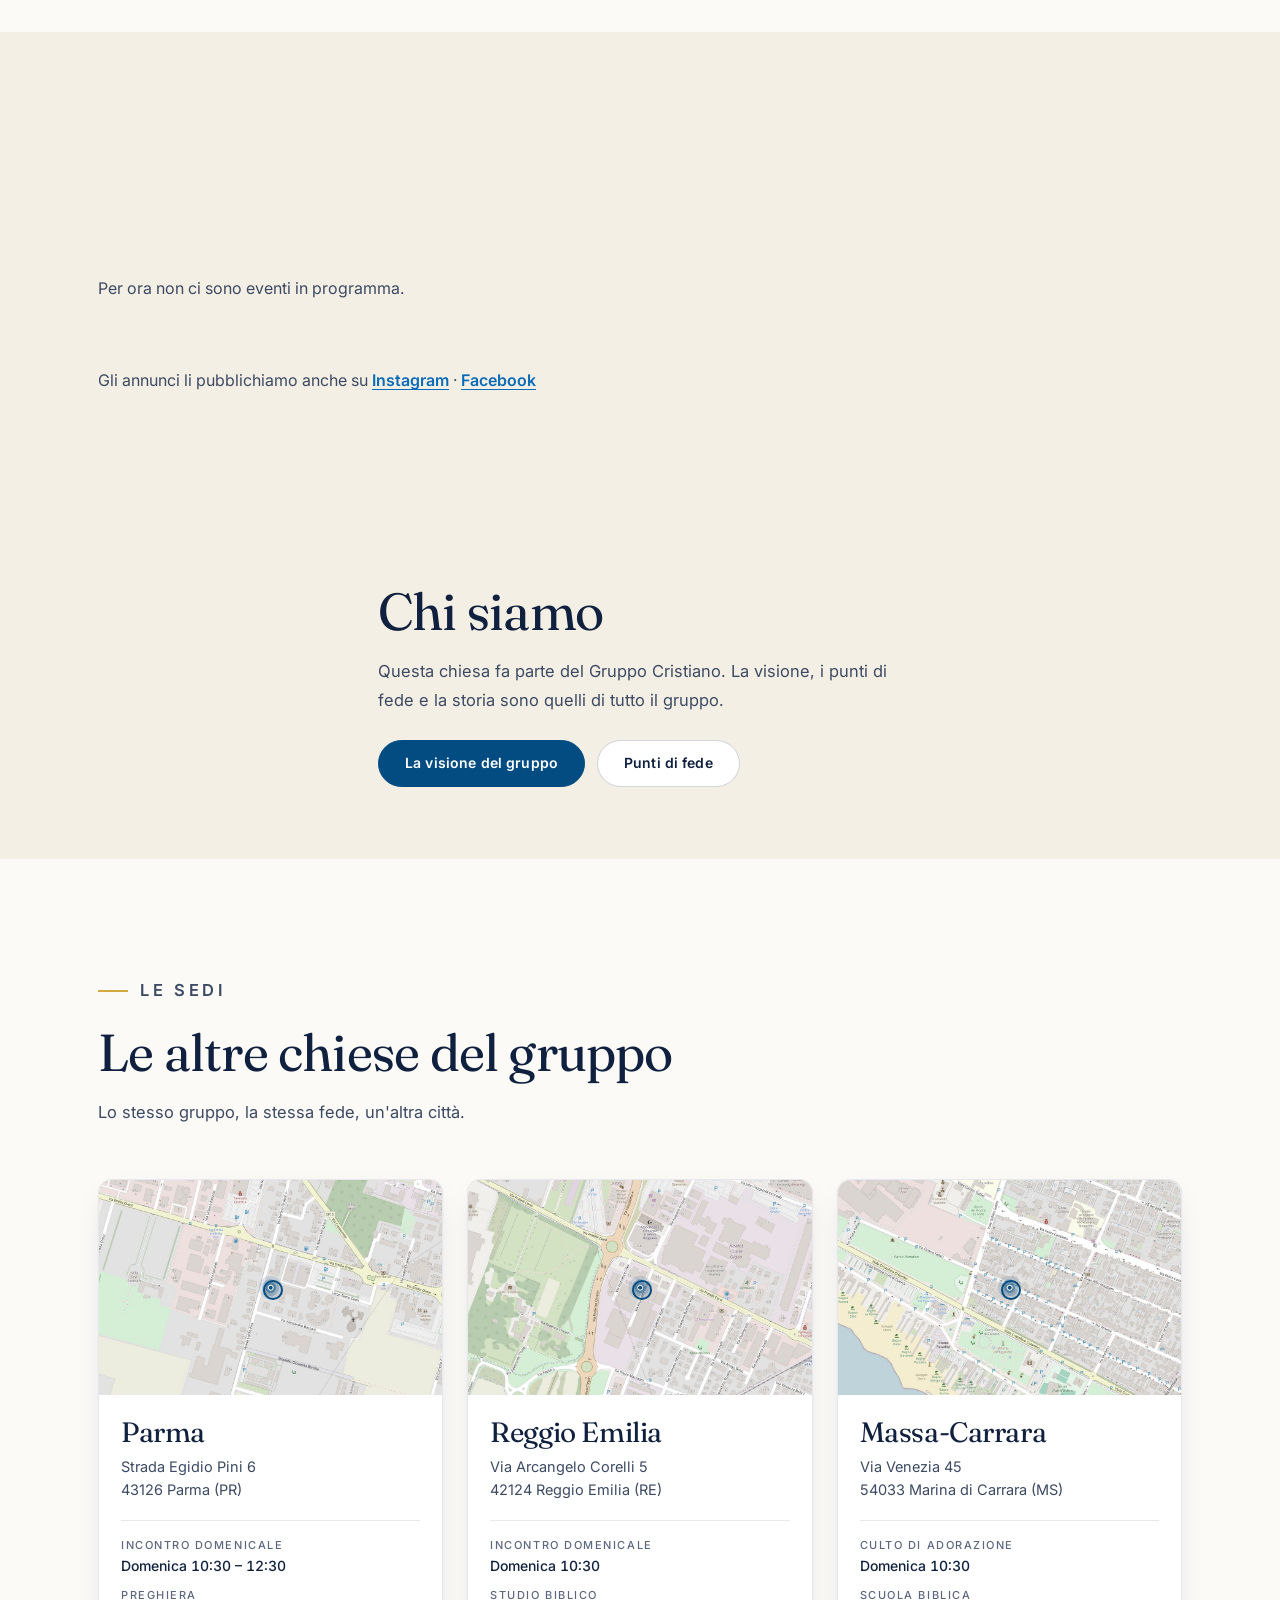
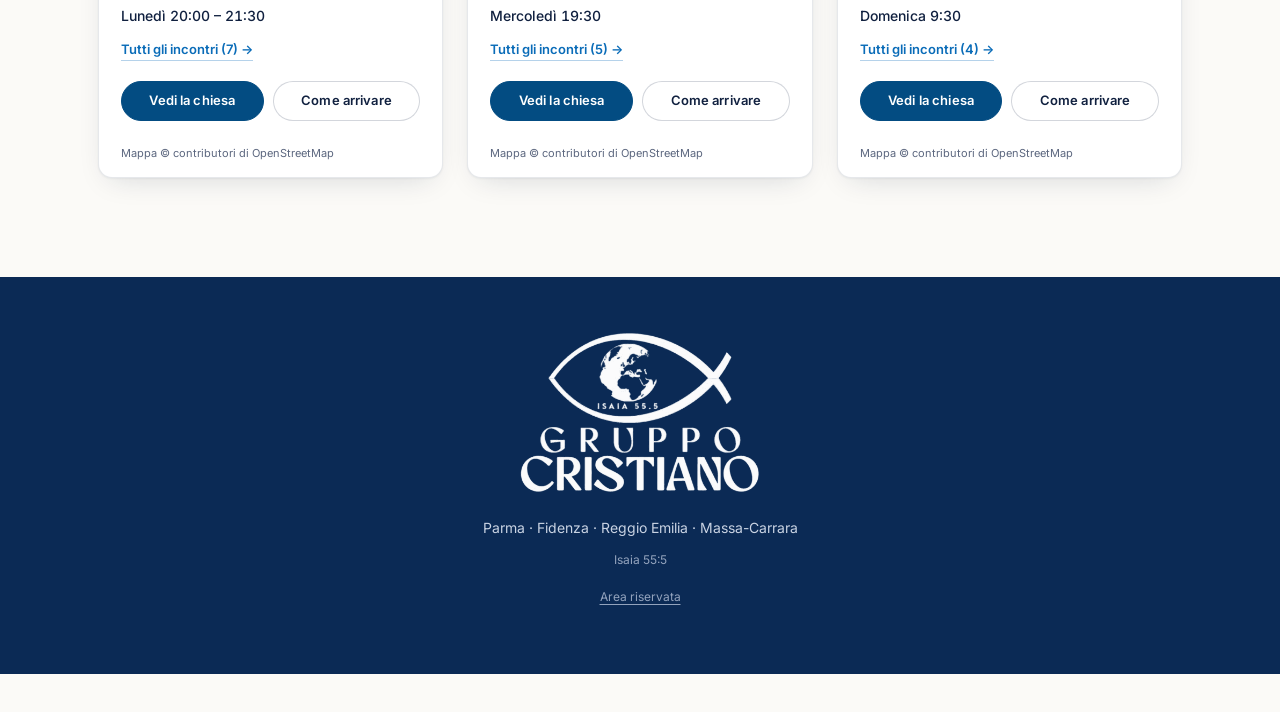
==== commit 7f16f729: "Pastores en la portada con la tarjeta horizontal y fuera «Latino Americano» Co-Authored-By: Claude O" ====
--- a/fidenza/index.html
+++ b/fidenza/index.html
@@ -39,7 +39,7 @@
 <link rel="preconnect" href="https://fonts.googleapis.com">
 <link rel="preconnect" href="https://fonts.gstatic.com" crossorigin>
 <link href="https://fonts.googleapis.com/css2?family=Fraunces:ital,opsz,wght@0,9..144,300..700;1,9..144,300..600&family=Inter:wght@300;400;500;600&display=swap" rel="stylesheet">
-<link rel="stylesheet" href="../estilo.css?v=15">
+<link rel="stylesheet" href="../estilo.css?v=16">
 
 <!-- Ficha de esta iglesia para buscadores y mapas. Solo lo verificado. -->
 <script type="application/ld+json">
@@ -49,7 +49,7 @@
   "name": "Gruppo Cristiano Fidenza",
   "parentOrganization": {
     "@type": "Church",
-    "name": "Gruppo Cristiano Latino Americano",
+    "name": "Gruppo Cristiano",
     "url": "https://www.gruppocristiano.it/"
   },
   "url": "https://www.gruppocristiano.it/fidenza/",
@@ -78,7 +78,7 @@
 <!-- El titulo de ESTA pagina en los dos idiomas.
 
      Sin esto, al pulsar ES la pagina de Parma se quedaba con el titulo del
-     grupo entero —"Gruppo Cristiano Latino Americano — Iglesias en Italia"—
+     grupo entero —"Gruppo Cristiano — Iglesias en Italia"—
      porque el cambio de idioma reescribe el titulo desde el diccionario
      general. Quien guarda el enlace en el movil se encuentra cuatro accesos
      directos con el mismo nombre. -->
@@ -234,7 +234,7 @@
 <section id="sp-chi">
   <div class="wrap sec-head reveal">
     <h2 data-i18n="sp_chi_h">Chi siamo</h2>
-    <p data-i18n="sp_chi_p">Questa chiesa fa parte del Gruppo Cristiano Latino Americano.
+    <p data-i18n="sp_chi_p">Questa chiesa fa parte del Gruppo Cristiano.
       La visione, i punti di fede e la storia sono quelli di tutto il gruppo.</p>
     <div class="acciones">
       <a class="btn piena" href="../#visione" data-i18n="sp_chi_btn">La visione del gruppo</a>
@@ -282,7 +282,7 @@
 <footer>
   <div class="wrap">
     <div class="marchio">
-      <img src="../media/logo-bianco.png" width="894" height="599" alt="Gruppo Cristiano Latino Americano" loading="lazy">
+      <img src="../media/logo-bianco.png" width="894" height="599" alt="Gruppo Cristiano" loading="lazy">
     </div>
     <!-- Sin redes aqui, a proposito: lo pidieron ellos. Cada iglesia ensena
          las suyas en su propia pagina (las pone su responsable desde el panel). -->
--- a/estilo.css
+++ b/estilo.css
@@ -664,7 +664,14 @@
 .pastore.fila .pastore-foto{border-radius:10px;}
 .pastore.fila .pastore-ini{font-size:30px;}
 .pastore.fila .pastore-corpo{padding:2px 4px 4px 0;}
+.pastori-grid.filas{grid-template-columns:repeat(auto-fill,minmax(min(100%,460px),1fr));align-items:start;}
+.pastore.fila.ampia{grid-template-columns:150px 1fr;gap:22px;padding:16px;border-radius:18px;}
+.pastore.fila.ampia .pastore-foto{border-radius:12px;}
+.pastore.fila.ampia .pastore-ini{font-size:40px;}
+.pastore.fila.ampia .pastore-corpo h3{font-size:22px;}
 @media (max-width:560px){ .pastori-grid{grid-template-columns:repeat(2,minmax(0,1fr));gap:12px;}
+  .pastori-grid.filas{grid-template-columns:1fr;} .pastore.fila.ampia{grid-template-columns:104px 1fr;gap:14px;padding:12px;}
+  .pastore.fila.ampia .pastore-corpo h3{font-size:19px;}
   .pastore-corpo{padding:12px 12px 16px;} .pastore-corpo h3{font-size:18px;} .pastore-info{font-size:13.5px;} }
 
 /* Los eventos de TODO el grupo (retiros, convenciones...) destacan en la
